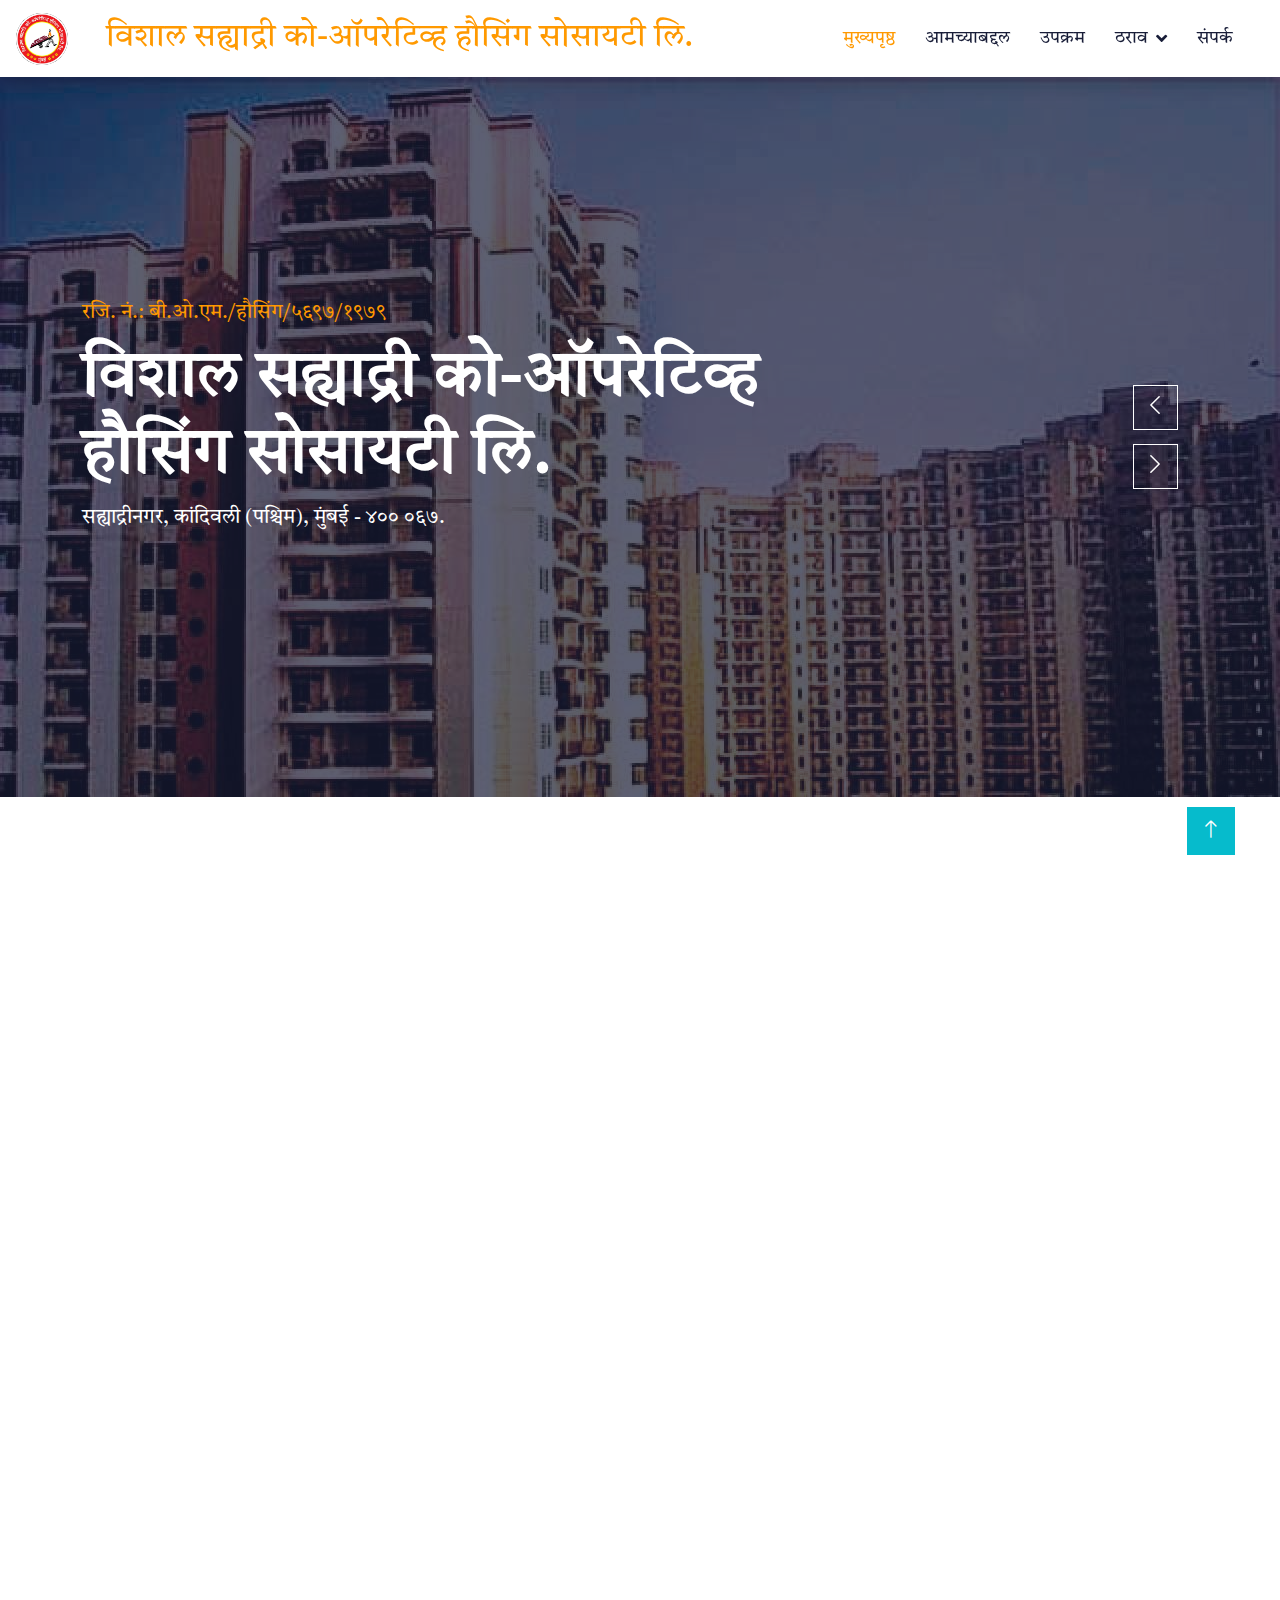
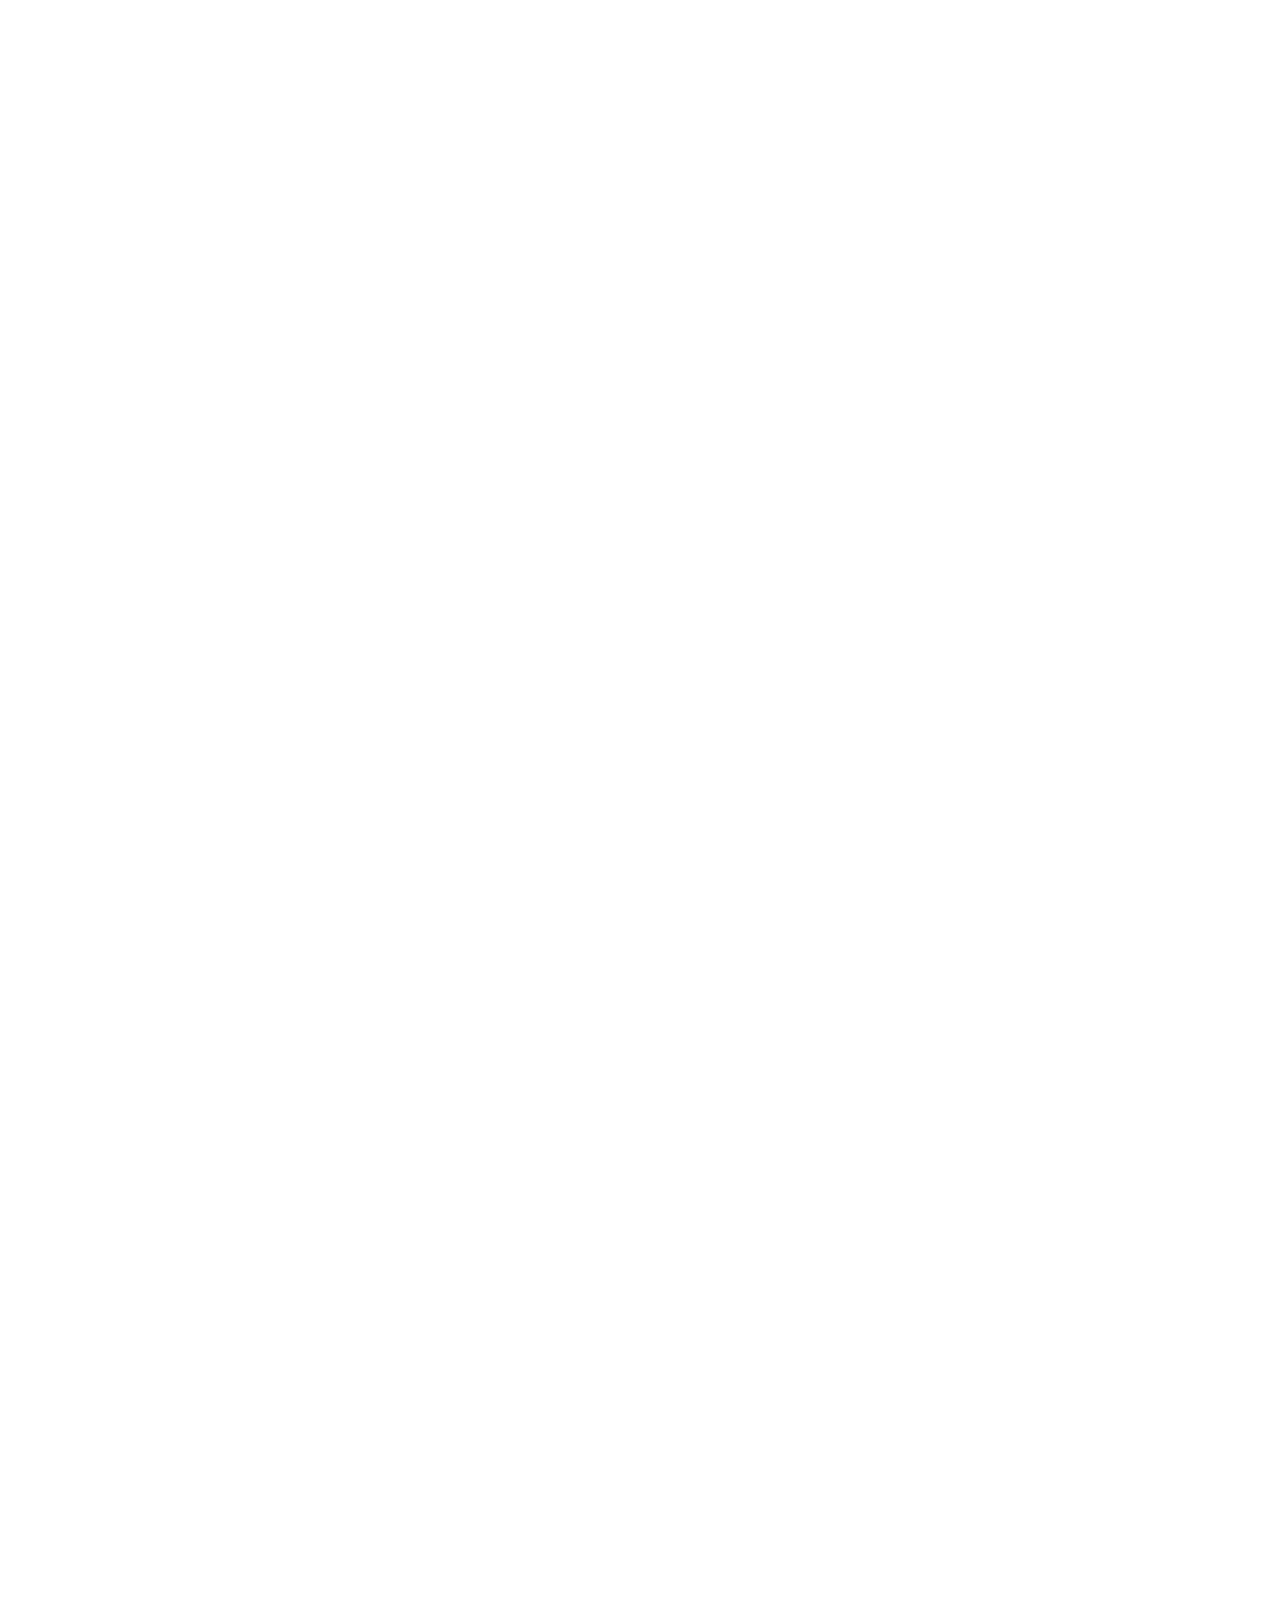
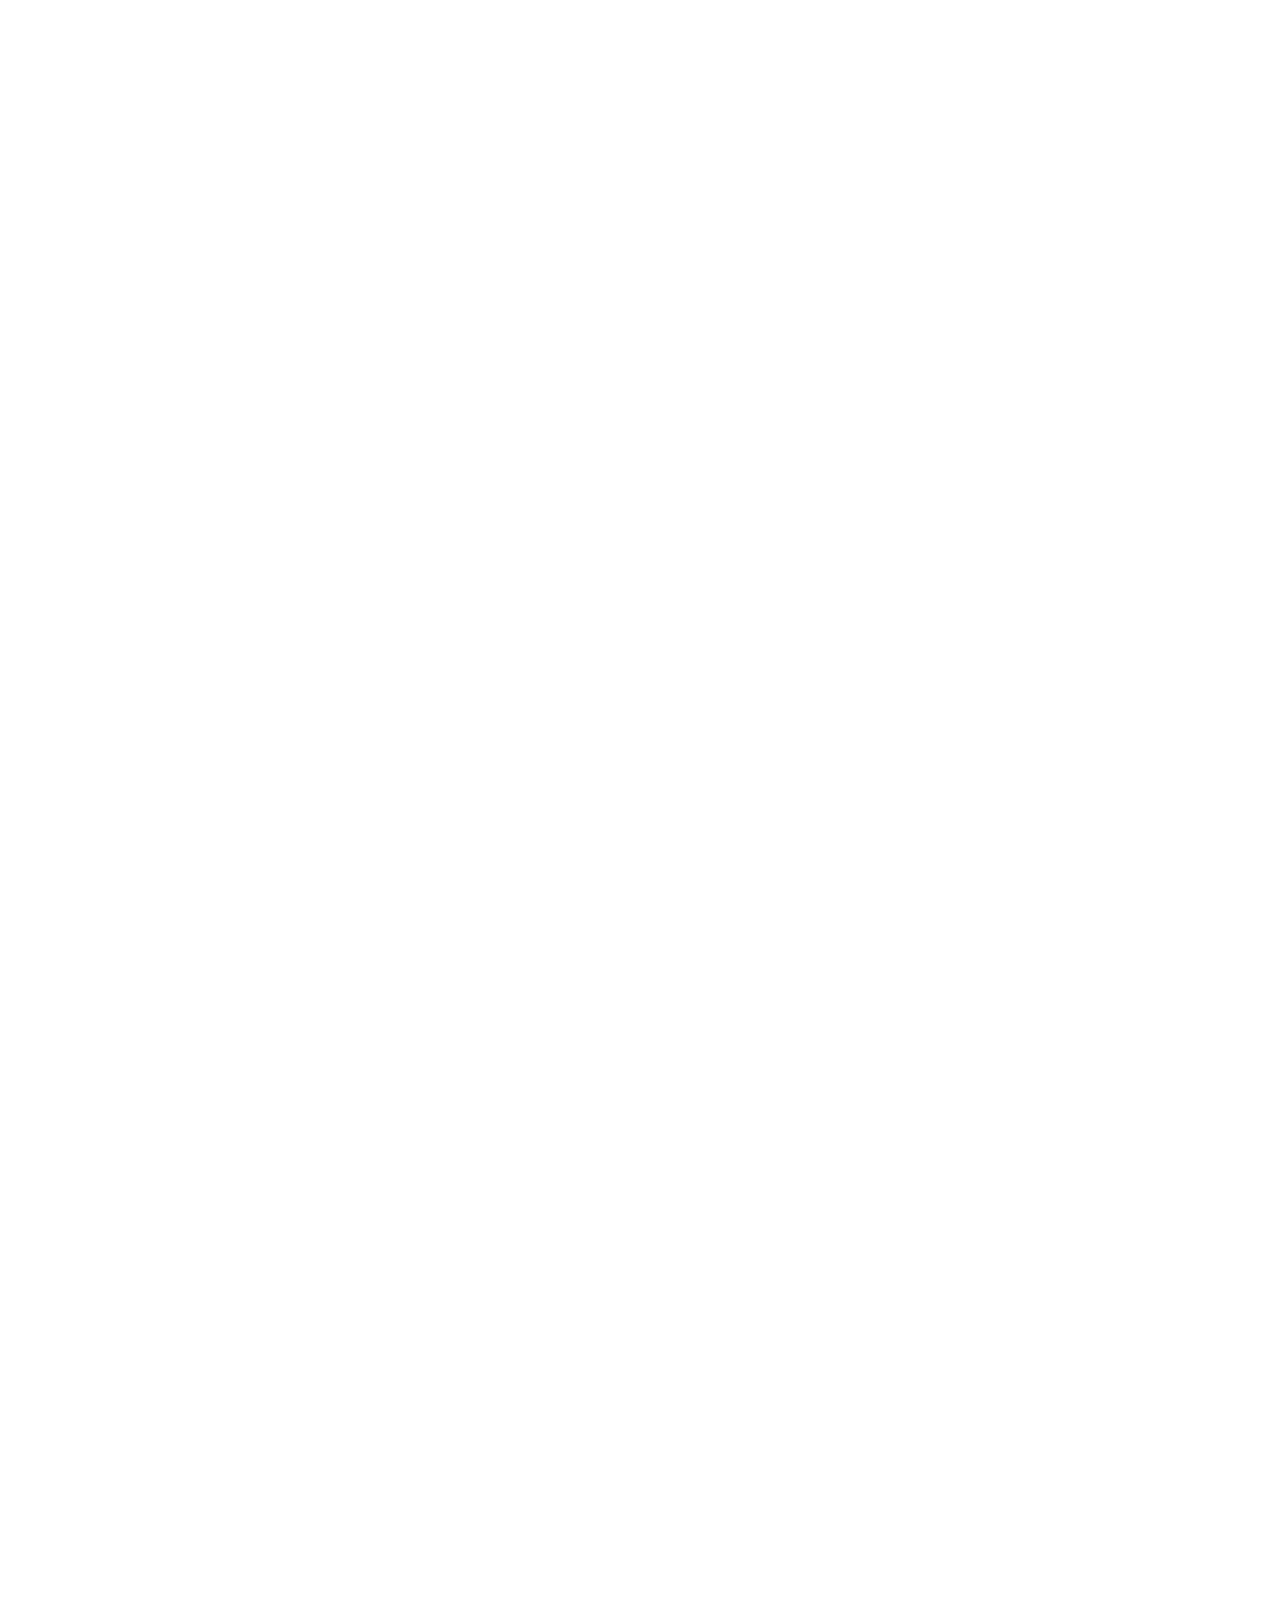
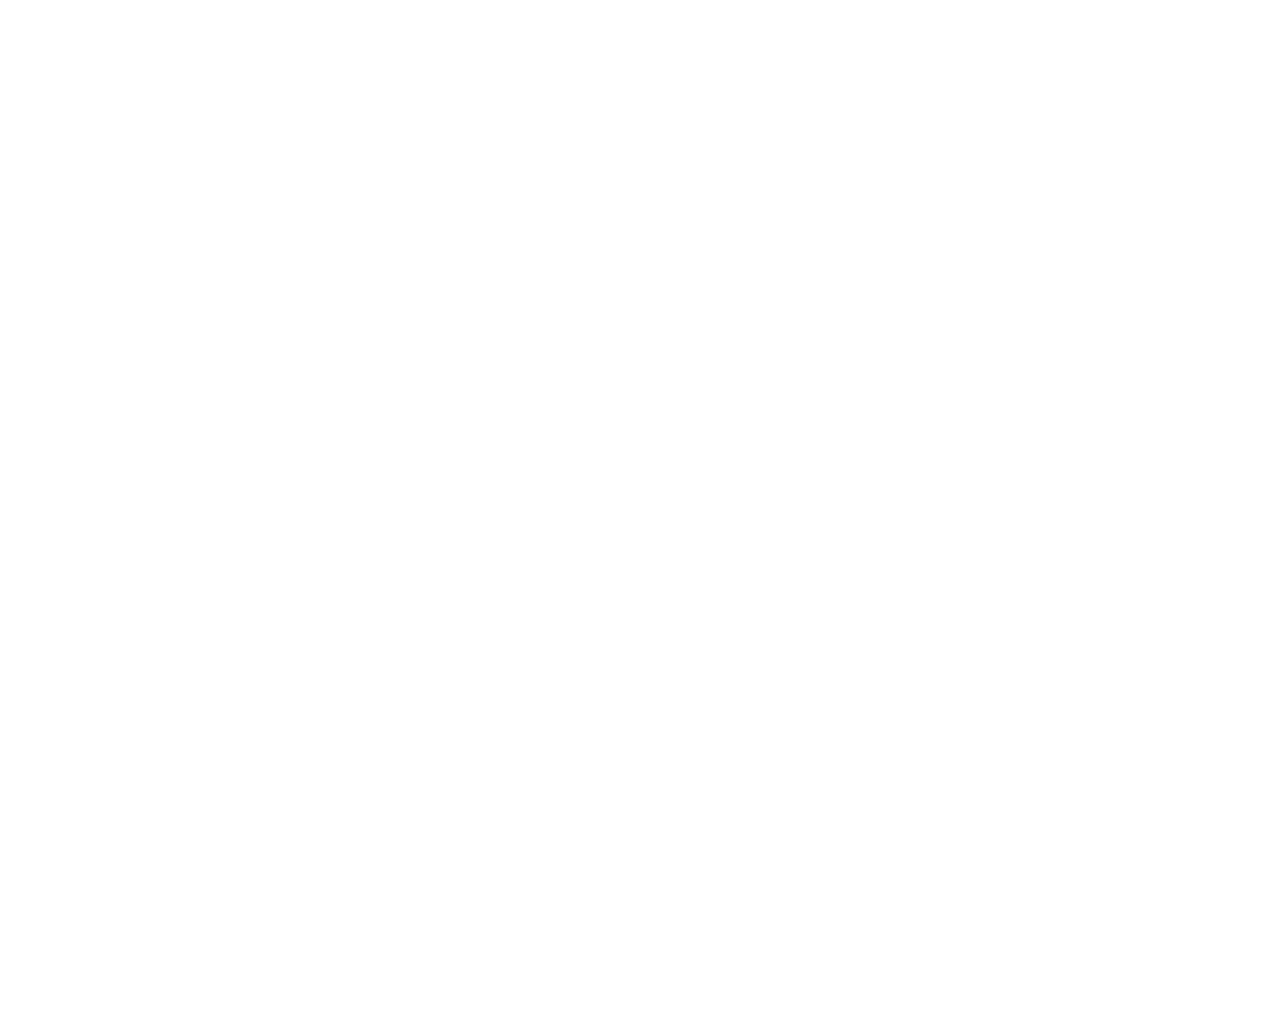
==== index.html @ 21770ba3 "index.html" ====
<!DOCTYPE html>
<html lang="en">

<head>
    <meta charset="utf-8">
    <title>Vishal Sahyadri Nagar CHSL</title>
    <meta content="width=device-width, initial-scale=1.0" name="viewport">
    <meta content="" name="keywords">
    <meta content="" name="description">

    <!-- Favicon -->
    <link href="img/favicon.ico" rel="icon">

    <!-- Google Web Fonts -->
    <link rel="preconnect" href="https://fonts.googleapis.com">
    <link rel="preconnect" href="https://fonts.gstatic.com" crossorigin>
    <link href="https://fonts.googleapis.com/css2?family=Heebo:wght@400;500;600&family=Nunito:wght@600;700;800&display=swap" rel="stylesheet">

    <!-- Icon Font Stylesheet -->
    <link href="https://cdnjs.cloudflare.com/ajax/libs/font-awesome/5.10.0/css/all.min.css" rel="stylesheet">
    <link href="https://cdn.jsdelivr.net/npm/bootstrap-icons@1.4.1/font/bootstrap-icons.css" rel="stylesheet">

    <!-- Libraries Stylesheet -->
    <link href="lib/animate/animate.min.css" rel="stylesheet">
    <link href="lib/owlcarousel/assets/owl.carousel.min.css" rel="stylesheet">

    <!-- Customized Bootstrap Stylesheet -->
    <link href="css/bootstrap.min.css" rel="stylesheet">

    <!-- Template Stylesheet -->
    <link href="css/style.css" rel="stylesheet">

</head>

<body>
    <!-- Spinner Start -->
    <div id="spinner" class="show bg-white position-fixed translate-middle w-100 vh-100 top-50 start-50 d-flex align-items-center justify-content-center">
        <div class="spinner-border text-primary" style="width: 3rem; height: 3rem;" role="status">
            <span class="sr-only">Loading...</span>
        </div>
    </div>
    <!-- Spinner End -->


    <!-- Navbar Start -->
    <nav class="navbar navbar-expand-lg bg-white navbar-light shadow sticky-top p-0">
        <a href="index.html" class="navbar-brand d-flex align-items-center px-2 px-lg-3">
            <img class="logo-img" src="img/logo.jpg" alt="logo" />
            <h2  class="m-0 text-primary">विशाल सह्याद्री को-ऑपरेटिव्ह हौसिंग सोसायटी लि.</h2>
        </a>
        <button type="button" class="navbar-toggler me-4" data-bs-toggle="collapse" data-bs-target="#navbarCollapse">
            <span class="navbar-toggler-icon"></span>
        </button>
        <div class="collapse navbar-collapse" id="navbarCollapse">
            <div class="navbar-nav ms-auto p-4 p-lg-0">
                <a href="index.html" class="nav-item nav-link active">मुख्यपृष्ठ</a>
                <a href="#" "about.html" class="nav-item nav-link">आमच्याबद्दल</a>
                <a href="upakram.html" "courses.html" class="nav-item nav-link">उपक्रम</a>
                <div class="nav-item dropdown">
                    <a href="#" class="nav-link dropdown-toggle" data-bs-toggle="dropdown">ठराव</a>
                    <div class="dropdown-menu fade-down m-0">
                         <a href="agm.html" "team.html" class="dropdown-item">ए.जी.एम</a>
                        <a href="redevelopment_page.html" "testimonial.html" class="dropdown-item">पुनर्विकास</a>
                        <a href="redevelopment.html" class="dropdown-item">स्ट्रक्चरल ऑडिट</a>
                        <!-- <a href="404.html" class="dropdown-item">404 Page</a> -->
                    </div>
                </div>
                <a href="contact.html" class="nav-item nav-link">संपर्क</a>
            </div>
            <!-- <a href="" class="btn btn-primary py-4 px-lg-5 d-none d-lg-block">Join Now<i class="fa fa-arrow-right ms-3"></i></a> -->
        </div>
    </nav>
    <!-- Navbar End -->


    <!-- Carousel Start -->
    <div class="container-fluid p-0 mb-5">
        <div class="owl-carousel header-carousel position-relative">
            <div class="owl-carousel-item position-relative">
                <img class="img-fluid" src="img/carousel-1.jpg" alt="">
                <div class="position-absolute top-0 start-0 w-100 h-100 d-flex align-items-center" style="background: rgba(24, 29, 56, .7);">
                    <div class="container">
                        <div class="row justify-content-start">
                            <div class="col-sm-10 col-lg-8">
                                <h5 class="text-primary text-uppercase mb-3 animated slideInDown">रजि. नं.: बी.ओ.एम./हौसिंग/५६९७/१९७९</h5>
                                <h1 class="display-3 text-white animated slideInDown">विशाल सह्याद्री को-ऑपरेटिव्ह हौसिंग सोसायटी लि.</h1>
                                <p class="fs-5 text-white mb-4 pb-2">सह्याद्रीनगर, कांदिवली (पश्चिम), मुंबई - ४०० ०६७.</p>
                                <!-- <a href="" class="btn btn-primary py-md-3 px-md-5 me-3 animated slideInLeft">Read More</a>
                                <a href="" class="btn btn-light py-md-3 px-md-5 animated slideInRight">Join Now</a> -->
                            </div>
                        </div>
                    </div>
                </div>
            </div>
            <div class="owl-carousel-item position-relative">
                <img class="img-fluid" src="img/carousel-1.jpg" alt="">
                <div class="position-absolute top-0 start-0 w-100 h-100 d-flex align-items-center" style="background: rgba(24, 29, 56, .7);">
                    <div class="container">
                        <div class="row justify-content-start">
                            <div class="col-sm-10 col-lg-8">
                                <h5 class="text-primary text-uppercase mb-3 animated slideInDown">रजि. नं.: बी.ओ.एम./हौसिंग/५६९७/१९७९</h5>
                                <h1 class="display-3 text-white animated slideInDown">विशाल सह्याद्री को-ऑपरेटिव्ह हौसिंग सोसायटी लि.</h1>
                                <p class="fs-5 text-white mb-4 pb-2">सह्याद्रीनगर, कांदिवली (पश्चिम), मुंबई - ४०० ०६७.</p>
                                <!-- <a href="" class="btn btn-primary py-md-3 px-md-5 me-3 animated slideInLeft">Read More</a>
                                <a href="" class="btn btn-light py-md-3 px-md-5 animated slideInRight">Join Now</a> -->
                            </div>
                        </div>
                    </div>
                </div>
            </div>
        </div>
    </div>
    <!-- Carousel End -->


    <!-- Service Start -->
    <!-- <div class="container-xxl py-5">
        <div class="container">
            <div class="row g-4">
                <div class="col-lg-3 col-sm-6 wow fadeInUp" data-wow-delay="0.1s">
                    <div class="service-item text-center pt-3">
                        <div class="p-4">
                            <i class="fa fa-3x fa-graduation-cap text-primary mb-4"></i>
                            <h5 class="mb-3">Skilled Instructors</h5>
                            <p>Diam elitr kasd sed at elitr sed ipsum justo dolor sed clita amet diam</p>
                        </div>
                    </div>
                </div>
                <div class="col-lg-3 col-sm-6 wow fadeInUp" data-wow-delay="0.3s">
                    <div class="service-item text-center pt-3">
                        <div class="p-4">
                            <i class="fa fa-3x fa-globe text-primary mb-4"></i>
                            <h5 class="mb-3">Online Classes</h5>
                            <p>Diam elitr kasd sed at elitr sed ipsum justo dolor sed clita amet diam</p>
                        </div>
                    </div>
                </div>
                <div class="col-lg-3 col-sm-6 wow fadeInUp" data-wow-delay="0.5s">
                    <div class="service-item text-center pt-3">
                        <div class="p-4">
                            <i class="fa fa-3x fa-home text-primary mb-4"></i>
                            <h5 class="mb-3">Home Projects</h5>
                            <p>Diam elitr kasd sed at elitr sed ipsum justo dolor sed clita amet diam</p>
                        </div>
                    </div>
                </div>
                <div class="col-lg-3 col-sm-6 wow fadeInUp" data-wow-delay="0.7s">
                    <div class="service-item text-center pt-3">
                        <div class="p-4">
                            <i class="fa fa-3x fa-book-open text-primary mb-4"></i>
                            <h5 class="mb-3">Book Library</h5>
                            <p>Diam elitr kasd sed at elitr sed ipsum justo dolor sed clita amet diam</p>
                        </div>
                    </div>
                </div>
            </div>
        </div>
    </div> -->
    <!-- Service End -->




    <!-- About Start -->
    <div class="container-xxl py-5">
        <div class="container">
            <div class="row g-5">
                <div class="col-lg-6 wow fadeInUp" data-wow-delay="0.1s" style="min-height: 400px;">
                    <div class="position-relative h-100">
                       <img style="width: 80%;" class="img-fluid position-absolute w-100 h-100" src="img/logo.jpg" alt="About img" style="object-fit: cover;">
		    </div>
                </div>
                <div class="col-lg-6 wow fadeInUp" data-wow-delay="0.3s">
                    <h5 class="section-title bg-white text-start text-primary pe-3">विशाल सह्याद्री नगरचा इतिहास</h5>
                    <h1 class="mb-4">ऋणनिर्देश व आभार</h1>
                    <p class="mb-4">कामगारांना स्वतःचे हक्काचे घर असावे यासाठी महाराष्ट्रा शासनाचे फार मोलाचे सहकार्य लाभले आहे.
भारताचे उपपंत्तप्रधान मा.ना.श्री यशवंतरावजी चव्हाण, माजी केंद्रीय व कृषी मंत्री मा.ना.श्री. शरदचंद्रजी पवार साहेब 
तसेच महाराष्ट्र राज्याचे माजी मुख्यमंत्री मा.ना.कै. शंकरराव चव्हाण, मा.ना.कै. वसंतराव दादा पाटील, माजी गृहमंत्री मा.ना.कै. बाळासाहेब देसाई, माजी विधानसभा अध्यक्ष कै. शंकरराव जगताप, माजी सहकार मंत्री मा.ना.कै.विलास काका उंडाळकर
यांचे घर बांधणी प्रकल्पासाठी चांगले सहकार्य लाभले आहे.</p>
                    <p class="mb-4">श्री कापड बाजार मराठा कामगार मंडळाने सर्व कार्मगारांना व कार्यकर्त्यांना संघटित करून घरबांधणी प्रकल्पास मूर्त 
स्वरूप देण्याकरिता अत्यंत मोलाची कामगिरी केली आहे, त्याच बरोबर दि सह्याद्रि सहकारी बँक लि. ने स्वतःची शाखा 
साहयद्रि नगर मध्ये उघडून नगरातील लोकांची बँकिंग ची सोय केली आहे. कापड बाजार कामगार सेवा सोसायटीने नगरामध्ये सरकारमान्य धान्य दुकान व पिठाची गिरणी चालवून रहिवाश्याचा गरजा भागविण्याचा प्रयत्न करीत आहे.</p>
                    <div class="row gy-2 gx-4 mb-4">
                        <div class="col-sm-6">
                        <a href="about.html" class="nav-item nav-link"><p class="mb-0"><i class="fa fa-arrow-right text-primary me-2"></i>अधिक वाचा</p></a>	
                        </div>
                    </div>
                  <!-- <button onclick="window.location.href = 'pdf.html?/pdf/instapdf.in-hanuman-chalisa-hindi-893.pdf';">PDF</button>
                    <button onclick="window.location.href = 'pdf.html?/pdf/dummy.pdf';">PDF2</button>-->
                    <!-- <button class="btn btn-primary py-3 px-5 mt-2" onclick="window.location.href = 'pdf.html?PDF1';">PDF</button>
                    <button class="btn btn-primary py-3 px-5 mt-2" onclick="window.location.href = 'pdf.html?PDF2';">PDF2</button>
                    <button class="btn btn-primary py-3 px-5 mt-2" onclick="window.location.href = '/web/viewer.html?file=%2Fassets%2Fpdf%2Fmy-pdf-file.pdf#view=fitH';">PDF3</button>
                    <button class="btn btn-primary py-3 px-5 mt-2" onclick="window.location.href = '/web/viewer.html?file=%2Fassets%2Fpdf%2Fdec-22.pdf#view=fitH';">PDF4</button> -->
                    <!-- <iframe id="pdf-js-viewer" src="/web/viewer.html?file=%2Fassets%2Fpdf%2Fmy-pdf-file.pdf#view=fitH" title="webviewer" frameborder="0" width="100%" height="100%"></iframe> -->
                   
                </div>
            </div>
        </div>
    </div>
    <!-- About End -->

	<!-- director Start -->
    <div class="container-xxl py-5">
        <div class="container">

            <div class="text-center wow fadeInUp" data-wow-delay="0.1s">
                <h5 class="section-title bg-white text-center text-primary px-3">संचालक</h5>
                <h1 class="mb-5">संचालक मंडळ २०२३</h1>
            </div>
            <div class="row g-4">
                <div class="col-lg-3 col-md-6 wow fadeInUp" data-wow-delay="0.1s">
                    <div class="team-item bg-light">
                        <div class="overflow-hidden">
                            <img class="img-fluid" src="img/1.JPG" alt="">
                        </div>
                      <!--  <div class="position-relative d-flex justify-content-center" style="margin-top: -23px;">
                            <div class="bg-light d-flex justify-content-center pt-2 px-1">
                                <a class="btn btn-sm-square btn-primary mx-1" href=""><i class="fab fa-facebook-f"></i></a>
                                <a class="btn btn-sm-square btn-primary mx-1" href=""><i class="fab fa-twitter"></i></a>
                                <a class="btn btn-sm-square btn-primary mx-1" href=""><i class="fab fa-instagram"></i></a>
                            </div>
                        </div> -->
                        <div class="text-center p-4">
                            <h5 class="mb-0">श्री. विनायक वि. साळुंखे</h5>
                            <small>अध्यक्ष</small>
                        </div>
                    </div>
                </div>
                <div class="col-lg-3 col-md-6 wow fadeInUp" data-wow-delay="0.3s">
                    <div class="team-item bg-light">
                        <div class="overflow-hidden">
                            <img class="img-fluid" src="img/2.JPG" alt="">
                        </div>
                        <div class="text-center p-4">
                            <h5 class="mb-0">श्री. आनंदराव वि. जगताप</h5>
                            <small>सचिव</small>
                        </div>
                    </div>
                </div>
                <div class="col-lg-3 col-md-6 wow fadeInUp" data-wow-delay="0.5s">
                    <div class="team-item bg-light">
                        <div class="overflow-hidden">
                            <img class="img-fluid" src="img/3.JPG" alt="">
                        </div>
                        <div class="text-center p-4">
                            <h5 class="mb-0">श्री. मच्छिंद्रनाथ म. संकपाळ</h5>
                            <small>खजिंदार</small>
                        </div>
                    </div>
                </div>
                <div class="col-lg-3 col-md-6 wow fadeInUp" data-wow-delay="0.7s">
                    <div class="team-item bg-light">
                        <div class="overflow-hidden">
                            <img class="img-fluid" src="img/4.JPG" alt="">
                        </div>                       
                        <div class="text-center p-4">
                            <h5 class="mb-0">श्री. विश्वजीत र. मोरे</h5>                            
                            <small>उपाध्यक्ष</small>
                        </div>
                    </div>
                </div>
                <div class="col-lg-3 col-md-6 wow fadeInUp" data-wow-delay="0.7s">
                    <div class="team-item bg-light">
                        <div class="overflow-hidden">
                            <img class="img-fluid" src="img/5.JPG" alt="">
                        </div>                        
                        <div class="text-center p-4">
                            <h5 class="mb-0">श्री. वसंत वि. साबळे</h5>
                            <small>सहसचिव</small>
                        </div>
                    </div>
                </div>
		     <div class="col-lg-3 col-md-6 wow fadeInUp" data-wow-delay="0.7s">
                    <div class="team-item bg-light">
                        <div class="overflow-hidden">
                            <img class="img-fluid" src="img/6.JPG" alt="">
                        </div>                        
                        <div class="text-center p-4">
                            <h5 class="mb-0">सौ. आशा श. बारवे</h5>
                            <small>उपखजिनदार</small>
                        </div>
                    </div>
                </div>
		     <div class="col-lg-3 col-md-6 wow fadeInUp" data-wow-delay="0.7s">
                    <div class="team-item bg-light">
                        <div class="overflow-hidden">
                            <img class="img-fluid" src="img/7.JPG" alt="">
                        </div>
                        <div class="text-center p-4">
                            <h5 class="mb-0">श्री. सुहास शि. भोईटे</h5>
                            <small>संचालक</small>
                        </div>
                    </div>
                </div>
		     <div class="col-lg-3 col-md-6 wow fadeInUp" data-wow-delay="0.7s">
                    <div class="team-item bg-light">
                        <div class="overflow-hidden">
                            <img class="img-fluid" src="img/8.JPG" alt="">
                        </div>
                        <div class="text-center p-4">
                            <h5 class="mb-0">श्री. मोहन मु. शिंदे</h5>
                            <small>संचालक</small>
                        </div>
                    </div>
                </div>
		     <div class="col-lg-3 col-md-6 wow fadeInUp" data-wow-delay="0.7s">
                    <div class="team-item bg-light">
                        <div class="overflow-hidden">
                            <img class="img-fluid" src="img/9.JPG" alt="">
                        </div>
                        <div class="text-center p-4">
                            <h5 class="mb-0">श्री. मल्हारराव वा. चव्हाण</h5>
                            <small>संचालक</small>
                        </div>
                    </div>
                </div>
		     <div class="col-lg-3 col-md-6 wow fadeInUp" data-wow-delay="0.7s">
                    <div class="team-item bg-light">
                        <div class="overflow-hidden">
                            <img class="img-fluid" src="img/10.JPG" alt="">
                        </div>
                        <div class="text-center p-4">
                            <h5 class="mb-0">श्री. बाबासाहेब ल. मगरे</h5>
                            <small>संचालक</small>
                        </div>
                    </div>
                </div>
		    <div class="col-lg-3 col-md-6 wow fadeInUp" data-wow-delay="0.7s">
                    <div class="team-item bg-light">
                        <div class="overflow-hidden">
                            <img class="img-fluid" src="img/11.JPG" alt="">
                        </div>                
                        <div class="text-center p-4">
                            <h5 class="mb-0">श्री. विजय तु. शेलार</h5>
                            <small>संचालक</small>
                        </div>
                    </div>
                </div>
		    <div class="col-lg-3 col-md-6 wow fadeInUp" data-wow-delay="0.7s">
                    <div class="team-item bg-light">
                        <div class="overflow-hidden">
                            <img class="img-fluid" src="img/12.JPG" alt="">
                        </div>               
                        <div class="text-center p-4">
                            <h5 class="mb-0">श्री. प्रमोद वि. देशमुख</h5>
                            <small>संचालक</small>
                        </div>
                    </div>
                </div>
		    <div class="col-lg-3 col-md-6 wow fadeInUp" data-wow-delay="0.7s">
                    <div class="team-item bg-light">
                        <div class="overflow-hidden">
                            <img class="img-fluid" src="img/13.JPG" alt="">
                        </div>                
                        <div class="text-center p-4">
                            <h5 class="mb-0">श्री. परशुराम मा. कदम</h5>
                            <small>संचालक</small>
                        </div>
                    </div>
                </div>
		    <div class="col-lg-3 col-md-6 wow fadeInUp" data-wow-delay="0.7s">
                    <div class="team-item bg-light">
                        <div class="overflow-hidden">
                            <img class="img-fluid" src="img/14.JPG" alt="">
                        </div>                
                        <div class="text-center p-4">
                            <h5 class="mb-0">श्री. संदिप शं. शिंदे</h5>
                            <small>संचालक</small>
                        </div>
                    </div>
                </div>
		    <div class="col-lg-3 col-md-6 wow fadeInUp" data-wow-delay="0.7s">
                    <div class="team-item bg-light">
                        <div class="overflow-hidden">
                            <img class="img-fluid" src="img/15.JPG" alt="">
                        </div>       
                        <div class="text-center p-4">
                            <h5 class="mb-0">श्री. उमेश कि. गालवे</h5>
                            <small>संचालक</small>
                        </div>
                    </div>
                </div>
		    <div class="col-lg-3 col-md-6 wow fadeInUp" data-wow-delay="0.7s">
                    <div class="team-item bg-light">
                        <div class="overflow-hidden">
                            <img class="img-fluid" src="img/16.JPG" alt="">
                        </div>                
                        <div class="text-center p-4">
                            <h5 class="mb-0">श्री. भाऊसाहेब आ. ताईगडे</h5>
                            <small>संचालक</small>
                        </div>
                    </div>
                </div>
		    <div class="col-lg-3 col-md-6 wow fadeInUp" data-wow-delay="0.7s">
                    <div class="team-item bg-light">
                        <div class="overflow-hidden">
                            <img class="img-fluid" src="img/17.JPG" alt="">
                        </div>                
                        <div class="text-center p-4">
                            <h5 class="mb-0">श्री. संपत रा. राजे</h5>
                            <small>संचालक</small>
                        </div>
                    </div>
                </div>
		    <div class="col-lg-3 col-md-6 wow fadeInUp" data-wow-delay="0.7s">
                    <div class="team-item bg-light">
                        <div class="overflow-hidden">
                            <img class="img-fluid" src="img/18.JPG" alt="">
                        </div>               
                       <div class="text-center p-4">
                            <h5 class="mb-0">सौ. भारती दि. पवार</h5>
                            <small>संचालिका</small>
                        </div>
                    </div>
                </div>
		    <div class="col-lg-3 col-md-6 wow fadeInUp" data-wow-delay="0.7s">
                    <div class="team-item bg-light">
                        <div class="overflow-hidden">
                            <img class="img-fluid" src="img/19.JPG" alt="">
                        </div>                
                        <div class="text-center p-4">
                            <h5 class="mb-0">श्रीमती. हिना प्र. मुंढे</h5>
                            <small>संचालिका</small>
                        </div>
                    </div>
                </div>
		    <div class="col-lg-3 col-md-6 wow fadeInUp" data-wow-delay="0.7s">
                    <div class="team-item bg-light">
                        <div class="overflow-hidden">
                            <img class="img-fluid" src="img/20.JPG" alt="">
                        </div>                        
                        <div class="text-center p-4">
                            <h5 class="mb-0">श्री. हेमंत आ. निंबाळकर</h5>
                            <small>तज्ञ संचालक</small>
                        </div>
                    </div>
                </div>
		    <div class="col-lg-3 col-md-6 wow fadeInUp" data-wow-delay="0.7s">
                    <div class="team-item bg-light">
                        <div class="overflow-hidden">
                            <img class="img-fluid" src="img/21.JPG" alt="">
                        </div>                
                        <div class="text-center p-4">
                            <h5 class="mb-0">श्री. चंद्रशेखर बा. चव्हाण</h5>
                            <small>तज्ञ संचालक</small>
                        </div>
                    </div>
                </div>
		    <div class="col-lg-3 col-md-6 wow fadeInUp" data-wow-delay="0.7s">
                    <div class="team-item bg-light">
                        <div class="overflow-hidden">
                            <img class="img-fluid" src="img/22.jpeg" alt="">
                        </div>                
                        <div class="text-center p-4">
                            <h5 class="mb-0">ॲड. किरण चं. निकम</h5>
                            <small>कायदेविषयक सल्लागार</small>
                        </div>
                    </div>
                </div>
		    <div class="col-lg-3 col-md-6 wow fadeInUp" data-wow-delay="0.7s">
                    <div class="team-item bg-light">
                        <div class="overflow-hidden">
                            <img class="img-fluid" src="img/23.JPG" alt="">
                        </div>                
                        <div class="text-center p-4">
                            <h5 class="mb-0">श्री. कमलाकर ल. जाधव</h5>
                            <small>कर्मचारी</small>
                        </div>
                    </div>
                </div>
		    <div class="col-lg-3 col-md-6 wow fadeInUp" data-wow-delay="0.7s">
                    <div class="team-item bg-light">
                        <div class="overflow-hidden">
                            <img class="img-fluid" src="img/24.JPG" alt="">
                        </div>                
                        <div class="text-center p-4">
                            <h5 class="mb-0">श्री. गणेश श. साबळे</h5>
                            <small>कर्मचारी</small>
                        </div>
                    </div>
                </div>
		    <div class="col-lg-3 col-md-6 wow fadeInUp" data-wow-delay="0.7s">
                    <div class="team-item bg-light">
                        <div class="overflow-hidden">
                            <img class="img-fluid" src="img/25.JPG" alt="">
                        </div>                        
                        <div class="text-center p-4">
                            <h5 class="mb-0">श्री. गणेश र. बर्गे</h5>
                            <small>कर्मचारी</small>
                        </div>
                    </div>
                </div>
            </div>
        </div>
    </div>
    <!-- Team End -->


    <!-- Categories Start -->
    <div class="container-xxl py-5 category">
        <div class="container">
            <div class="text-center wow fadeInUp" data-wow-delay="0.1s">
                <h5 class="section-title bg-white text-center text-primary px-3">उपक्रम</h5>
                <h1 class="mb-5">राबविण्यात आलेले उपक्रम</h1>
            </div>
            <div class="row g-3">
                <div class="col-lg-7 col-md-6">
                    <div class="row g-3">
                        <div class="col-lg-12 col-md-12 wow zoomIn" data-wow-delay="0.1s">
                            <a class="position-relative d-block overflow-hidden" href="upakram.html" class="nav-item nav-link active">
                                <img class="img-fluid" src="img/7 abhyasika/WhatsApp Image 2023-04-07 at 12.36.34 PM (2).jpeg" alt="">
                                <div class="bg-white text-center position-absolute bottom-0 end-0 py-2 px-3" style="margin: 1px;">
                                    <h5 class="m-0">अभ्यासिका</h5>
                                    <small class="text-primary">उपक्रम 1</small>
                                </div>
                            </a>
                        </div>
                        <div class="col-lg-6 col-md-12 wow zoomIn" data-wow-delay="0.3s">
                            <a class="position-relative d-block overflow-hidden" href="upakram.html" class="nav-item nav-link active">
                                <img class="img-fluid" src="img/6 Share Certificate Vatap/2.jpeg" alt="">
                                <div class="bg-white text-center position-absolute bottom-0 end-0 py-2 px-3" style="margin: 1px;">
                                    <h5 class="m-0">भाग प्रमाणपत्र</h5>
                                    <small class="text-primary">उपक्रम 2</small>
                                </div>
                            </a>
                        </div>
                        <div class="col-lg-6 col-md-12 wow zoomIn" data-wow-delay="0.5s">
                            <a class="position-relative d-block overflow-hidden" href="upakram.html" class="nav-item nav-link active">
                                <img class="img-fluid" src="img/3 RAHIVASHANA FHAL BHAI UPLABDHA KARUN DILI/WhatsApp Image 2023-04-07 at 11.28.55 AM.jpeg" alt=""> 
                                <div class="bg-white text-center position-absolute bottom-0 end-0 py-2 px-3" style="margin: 1px;">
                                    <h5 class="m-0">शेतकरी ते ग्राहक बाजार</h5>
                                    <small class="text-primary">उपक्रम 3</small>
                                </div>
                            </a>
                        </div>
                    </div>
                </div>
                <div class="col-lg-5 col-md-6 wow zoomIn" data-wow-delay="0.7s" style="min-height: 350px;">
                    <a class="position-relative d-block h-100 overflow-hidden" href="upakram.html" class="nav-item nav-link active">
                        <img class="img-fluid position-absolute w-100 h-100" src="img/5 Rangrangoti/WhatsApp Image 2023-04-07 at 11.28.26 AM.jpeg" alt="" style="object-fit: cover;">
                        <div class="bg-white text-center position-absolute bottom-0 end-0 py-2 px-3" style="margin:  1px;">
                            <h5 class="m-0">सुशोभिकरण</h5>
                            <small class="text-primary">उपक्रम 4</small>
                        </div>
                    </a>
                </div>
            </div>
        </div>
    </div>
    <!-- Categories Start -->


    <!-- Courses Start -->
    <div class="container-xxl py-5">
        <div class="container">
            <div class="text-center wow fadeInUp" data-wow-delay="0.1s">
                <h6 class="section-title bg-white text-center text-primary px-3">ठराव</h6>
                <h1 class="mb-5">प्रमुख ठराव</h1>
            </div>
            <div class="row g-4 justify-content-center">
                <div class="col-lg-4 col-md-6 wow fadeInUp" data-wow-delay="0.1s">
                    <div class="course-item bg-light">
                        <div class="position-relative overflow-hidden">
				<a href="agm.html"  class="nav-item nav-link active"><i>
                            <img class="img-fluid" src="/assets/img/pdficon.png" alt=""></i></a>
                          <!--  <div class="w-100 d-flex justify-content-center position-absolute bottom-0 start-0 mb-4">
                                <a href="#" class="flex-shrink-0 btn btn-sm btn-primary px-3 border-end" style="border-radius: 30px 0 0 30px;">Read More</a>
                                <a href="#" class="flex-shrink-0 btn btn-sm btn-primary px-3" style="border-radius: 0 30px 30px 0;">Join Now</a>
                            </div> -->
                        </div>
                        <div class="text-center p-4 pb-0">
                            <h3 class="mb-0">ए.जी.एम</h3>
                            <!-- <div class="mb-3">
                                <small class="fa fa-star text-primary"></small>
                                <small class="fa fa-star text-primary"></small>
                                <small class="fa fa-star text-primary"></small>
                                <small class="fa fa-star text-primary"></small>
                                <small class="fa fa-star text-primary"></small>
                                <small>(123)</small>
                            </div> -->
                            <h5 class="mb-4">ए.जी.एम संदर्भातील ठराव</h5>
                        </div>
                      <!--  <div class="d-flex border-top">
                            <small class="flex-fill text-center border-end py-2"><i class="fa fa-user-tie text-primary me-2"></i></small>
                            <small class="flex-fill text-center border-end py-2"><i class="fa fa-clock text-primary me-2"></i>1.49 Hrs</small>
                            <small class="flex-fill text-center py-2"><i class="fa fa-user text-primary me-2"></i>30</small>
                        </div> -->
                    </div>
                </div>
                <div class="col-lg-4 col-md-6 wow fadeInUp" data-wow-delay="0.3s">
                    <div class="course-item bg-light">
                        <div class="position-relative overflow-hidden">
				<a href="redevelopment_page.html" class="nav-item nav-link active"><i>
                            <img class="img-fluid" src="/assets/img/pdficon.png" alt=""></i></a>
                          <!--  <div class="w-100 d-flex justify-content-center position-absolute bottom-0 start-0 mb-4">
                                <a href="#" class="flex-shrink-0 btn btn-sm btn-primary px-3 border-end" style="border-radius: 30px 0 0 30px;">Read More</a>
                                <a href="#" class="flex-shrink-0 btn btn-sm btn-primary px-3" style="border-radius: 0 30px 30px 0;">Join Now</a>
                            </div> -->
                        </div>
                        <div class="text-center p-4 pb-0">
                            <h3 class="mb-0">पुनर्विकास</h3>
                            <!-- <div class="mb-3">
                                <small class="fa fa-star text-primary"></small>
                                <small class="fa fa-star text-primary"></small>
                                <small class="fa fa-star text-primary"></small>
                                <small class="fa fa-star text-primary"></small>
                                <small class="fa fa-star text-primary"></small>
                                <small>(123)</small>
                            </div> -->
                            <h5 class="mb-4">पुनर्विकास संदर्भातील ठराव</h5>
                        </div>
                      <!--  <div class="d-flex border-top">
                            <small class="flex-fill text-center border-end py-2"><i class="fa fa-user-tie text-primary me-2"></i></small>
                            <small class="flex-fill text-center border-end py-2"><i class="fa fa-clock text-primary me-2"></i>1.49 Hrs</small>
                            <small class="flex-fill text-center py-2"><i class="fa fa-user text-primary me-2"></i>30</small>
                        </div> -->
                    </div>
                </div>
                <div class="col-lg-4 col-md-6 wow fadeInUp" data-wow-delay="0.5s">
                    <div class="course-item bg-light">
                        <div class="position-relative overflow-hidden">
				<a href="redevelopment.html" class="nav-item nav-link active"><i>
                            <img class="img-fluid" src="/assets/img/pdficon.png" alt=""></i></a>
                            <!-- <div class="w-100 d-flex justify-content-center position-absolute bottom-0 start-0 mb-4">
                                <a href="#" class="flex-shrink-0 btn btn-sm btn-primary px-3 border-end" style="border-radius: 30px 0 0 30px;">Read More</a>
                                <a href="#" class="flex-shrink-0 btn btn-sm btn-primary px-3" style="border-radius: 0 30px 30px 0;">Join Now</a>
                            </div> -->
                        </div>
                        <div class="text-center p-4 pb-0">
                            <h3 class="mb-0">स्ट्रक्चरल ऑडिट</h3>
                            <!-- <div class="mb-3">
                                <small class="fa fa-star text-primary"></small>
                                <small class="fa fa-star text-primary"></small>
                                <small class="fa fa-star text-primary"></small>
                                <small class="fa fa-star text-primary"></small>
                                <small class="fa fa-star text-primary"></small>
                                <small>(123)</small>
                            </div> -->
                            <h5 class="mb-4">स्ट्रक्चरल ऑडिट संदर्भातील ठराव</h5>
                        </div>
                       <!-- <div class="d-flex border-top">
                            <small class="flex-fill text-center border-end py-2"><i class="fa fa-user-tie text-primary me-2"></i></small>
                            <small class="flex-fill text-center border-end py-2"><i class="fa fa-clock text-primary me-2"></i>1.49 </small>
                            <small class="flex-fill text-center py-2"><i class="fa fa-user text-primary me-2"></i>30</small>
                        </div> -->
                    </div>
                </div>
            </div>
        </div>
    </div>
    <!-- Courses End -->





    <!-- Testimonial Start -->
     <!--
    <div class="container-xxl py-5 wow fadeInUp" data-wow-delay="0.1s">
        <div class="container">
            <div class="text-center">
                <h6 class="section-title bg-white text-center text-primary px-3">मार्गदर्शक</h6>
                <h1 class="mb-5">प्रमुख मार्गदर्शक व खंबीर नेतृत्व !</h1>
            </div>
            <div class="owl-carousel testimonial-carousel position-relative">
                <div class="testimonial-item text-center">
                    <img class="border rounded-circle p-2 mx-auto mb-3" src="img/testimonial-1.jpg" style="width: 80px; height: 80px;">
                    <h5 class="mb-0">श्री. शरदचंद्रजी पवार साहेब</h5>
                    <p>माजी संरक्षण मंत्री, कृषी मंत्री - भारत सरकार</p>
                    <div class="testimonial-text bg-light text-center p-4">
                    <p class="mb-0">Tempor erat elitr rebum at clita. Diam dolor diam ipsum sit diam amet diam et eos. Clita erat ipsum et lorem et sit.</p>
                    </div>
                </div>
                <div class="testimonial-item text-center">
                    <img class="border rounded-circle p-2 mx-auto mb-3" src="img/testimonial-2.jpg" style="width: 80px; height: 80px;">
                    <h5 class="mb-0">श्री. शशिकांत शिंदे साहेब</h5>
                    <p>माजी जलसंपदा मंत्री - महाराष्ट्र राज्य</p>
                    <div class="testimonial-text bg-light text-center p-4">
                    <p class="mb-0">Tempor erat elitr rebum at clita. Diam dolor diam ipsum sit diam amet diam et eos. Clita erat ipsum et lorem et sit.</p>
                    </div>
                </div>
                <div class="testimonial-item text-center">
                    <img class="border rounded-circle p-2 mx-auto mb-3" src="img/testimonial-3.jpg" style="width: 80px; height: 80px;">
                    <h5 class="mb-0">श्री. जितेंद्र आव्हाड साहेब</h5>
                    <p>माजी गृहनिर्माण मंत्री - महाराष्ट्र राज्य</p>
                    <div class="testimonial-text bg-light text-center p-4">
                    <p class="mb-0">Tempor erat elitr rebum at clita. Diam dolor diam ipsum sit diam amet diam et eos. Clita erat ipsum et lorem et sit.</p>
                    </div>
                </div>
               	 <div class="testimonial-item text-center">
                    <img class="border rounded-circle p-2 mx-auto mb-3" src="img/testimonial-4.jpg" style="width: 80px; height: 80px;">
                    <h5 class="mb-0">Client Name</h5>
                    <p>Profession</p>
                    <div class="testimonial-text bg-light text-center p-4">
                    <p class="mb-0">Tempor erat elitr rebum at clita. Diam dolor diam ipsum sit diam amet diam et eos. Clita erat ipsum et lorem et sit.</p>
                    </div>
                </div> 
            </div>
        </div>
    </div> 
     -->
    <!-- Testimonial End -->


    <!-- Footer Start -->
    <div class="container-fluid bg-dark text-light footer pt-5 mt-5 wow fadeIn" data-wow-delay="0.1s">
        <div class="container py-5">
            <div class="row g-5">
                <div class="col-lg-3 col-md-6">
                    <h4 class="text-white mb-3">द्रुत दुवा</h4>
                    <a class="btn btn-link" href="#">आमच्याबद्दल</a>
                    <a class="btn btn-link" href="upakram.html">उपक्रम</a>
                    <a class="btn btn-link" href="agm.html">ए.जी.एम</a>
                    <a class="btn btn-link" href="redevelopment_page.html">पुनर्विकास</a>
                    <!-- <a class="btn btn-link" href="">FAQs & Help</a> -->
                </div>
                <div class="col-lg-3 col-md-6">
                    <h4 class="text-white mb-3">संपर्क</h4>
                    <p class="mb-2"><i class="fa fa-map-marker-alt me-3"></i>सह्याद्रीनगर, चारकोप</p>
                    <p class="mb-2"><i class="fa fa-phone-alt me-3"></i>8879797918</p>
                    <p class="mb-2"><i class="fa fa-envelope me-3"></i>vishalsahyadri2018@gmail.com</p>
                    <div class="d-flex pt-2">
                        <a class="btn btn-outline-light btn-social" href=""><i class="fab fa-twitter"></i></a>
                        <a class="btn btn-outline-light btn-social" href=""><i class="fab fa-facebook-f"></i></a>
                        <a class="btn btn-outline-light btn-social" href=""><i class="fab fa-youtube"></i></a>
                        <a class="btn btn-outline-light btn-social" href=""><i class="fab fa-linkedin-in"></i></a>
                    </div>
                </div>
                <div class="col-lg-3 col-md-6">
                    <h4 class="text-white mb-3">उपक्रम गॅलरी</h4>
                    <div class="row g-2 pt-2">
                        <div class="col-4">
                            <img class="img-fluid bg-light p-1" src="img/5 Rangrangoti/WhatsApp Image 2023-04-07 at 11.28.26 AM.jpeg" alt="">
                        </div>
                        <div class="col-4">
                            <img class="img-fluid bg-light p-1" src="img/6 Share Certificate Vatap/2.jpeg" alt="">
                        </div>
                        <div class="col-4">
                            <img class="img-fluid bg-light p-1" src="img/3 RAHIVASHANA FHAL BHAI UPLABDHA KARUN DILI/WhatsApp Image 2023-04-07 at 11.28.55 AM.jpeg" alt="">
                        </div>
                        <div class="col-4">
                            <img class="img-fluid bg-light p-1" src="img/6 Share Certificate Vatap/2.jpeg" alt="">
                        </div>
                        <div class="col-4">
                            <img class="img-fluid bg-light p-1" src="img/7 abhyasika/WhatsApp Image 2023-04-07 at 12.36.34 PM (2).jpeg" alt="">
                        </div>
                        <div class="col-4">
                            <img class="img-fluid bg-light p-1" src="img/5 Rangrangoti/WhatsApp Image 2023-04-07 at 11.28.26 AM.jpeg" alt="">
                        </div>
                    </div>
                </div>
                <div class="col-lg-3 col-md-6">
                    <h4 class="text-white mb-3">नोटीस</h4>
                    <p>संस्थेचे सर्व महत्वाचे ठराव आणि निर्णय पाहायला मिळतील...<a href="agm.html" class="nav-item nav-link">अधिक वाचा</a></p>
                    <div class="position-relative mx-auto" style="max-width: 400px;">
                        <!-- <input class="form-control border-0 w-100 py-3 ps-4 pe-5" type="text" placeholder="Your email">
                        <button type="button" class="btn btn-primary py-2 position-absolute top-0 end-0 mt-2 me-2">SignUp</button> -->
                    </div>
                </div>
            </div>
        </div>
        <div class="container">
            <div class="copyright">
                <div class="row">
                    <div class="col-md-6 text-center text-md-start mb-3 mb-md-0">
                        &copy; <a class="border-bottom" href="#">fluxinfotech.com</a>, All Rights Reserved.

                        <!--/*** This template is free as long as you keep the footer author’s credit link/attribution link/backlink. If you'd like to use the template without the footer author’s credit link/attribution link/backlink, you can purchase the Credit Removal License from "https://htmlcodex.com/credit-removal". Thank you for your support. ***/-->
                        <!-- Designed By <a class="border-bottom" href="https://htmlcodex.com"> </a><br><br>
                        Distributed By <a class="border-bottom" href="https://themewagon.com">ThemeWagon</a> -->
                    </div>
                    <div class="col-md-6 text-center text-md-end">
                        <div class="footer-menu">
                            <a href="">मुख्यपृष्ठ</a>
                            <!-- <a href="">Cookies</a> -->
                            <a href="">मदत</a>
                           <!-- <a href="">FQAs</a> -->
                        </div>
                    </div>
                </div>
            </div>
        </div>
    </div>
    <!-- Footer End -->


    <!-- Back to Top -->
    <a href="#" class="btn btn-lg btn-primary btn-lg-square back-to-top"><i class="bi bi-arrow-up"></i></a>


    <!-- JavaScript Libraries -->
    <script src="https://code.jquery.com/jquery-3.4.1.min.js"></script>
    <script src="https://cdn.jsdelivr.net/npm/bootstrap@5.0.0/dist/js/bootstrap.bundle.min.js"></script>
    <script src="lib/wow/wow.min.js"></script>
    <script src="lib/easing/easing.min.js"></script>
    <script src="lib/waypoints/waypoints.min.js"></script>
    <script src="lib/owlcarousel/owl.carousel.min.js"></script>

    <!-- Template Javascript -->
    <script src="js/main.js"></script>

</body>

</html>
---- css/style.css ----
/********** Template CSS **********/

@font-face {
  font-family: 'TiroDevanagariMarathi';
  src: url('./fonts/TiroDevanagariMarathi-Regular.ttf');
}
*{
    font-family: 'TiroDevanagariMarathi';
}
:root {
    --primary: #ff9900;
    --light: #F0FBFC;
    --dark: #181d38;
}

.fw-medium {
    font-weight: 600 !important;
}

.fw-semi-bold {
    font-weight: 700 !important;
}

.back-to-top {
    position: fixed;
    display: none;
    right: 45px;
    bottom: 45px;
    z-index: 99;
}


/*** Spinner ***/
#spinner {
    opacity: 0;
    visibility: hidden;
    transition: opacity .5s ease-out, visibility 0s linear .5s;
    z-index: 99999;
}

#spinner.show {
    transition: opacity .5s ease-out, visibility 0s linear 0s;
    visibility: visible;
    opacity: 1;
}


/*** Button ***/
.btn {
    font-family: 'TiroDevanagariMarathi';
    font-weight: 600;
    transition: .5s;
}

.btn.btn-primary,
.btn.btn-secondary {
    color: #FFFFFF;
}

.btn-square {
    width: 38px;
    height: 38px;
}

.btn-sm-square {
    width: 32px;
    height: 32px;
}

.btn-lg-square {
    width: 48px;
    height: 48px;
}

.btn-square,
.btn-sm-square,
.btn-lg-square {
    padding: 0;
    display: flex;
    align-items: center;
    justify-content: center;
    font-weight: normal;
    border-radius: 0px;
}


/*** Navbar ***/
.navbar .dropdown-toggle::after {
    border: none;
    content: "\f107";
    font-family: "Font Awesome 5 Free";
    font-weight: 900;
    vertical-align: middle;
    margin-left: 8px;
}

.navbar-light .navbar-nav .nav-link {
    margin-right: 30px;
    padding: 25px 0;
    color: #FFFFFF;
    font-size: 18px;
    text-transform: uppercase;
    outline: none;
}

.navbar-light .navbar-nav .nav-link:hover,
.navbar-light .navbar-nav .nav-link.active {
    color: var(--primary);
}

@media (max-width: 991.98px) {
    .navbar-light .navbar-nav .nav-link  {
        margin-right: 0;
        padding: 10px 0;
    }

    .navbar-light .navbar-nav {
        border-top: 1px solid #EEEEEE;
    }
}

.navbar-light .navbar-brand,
.navbar-light a.btn {
    height: 75px;
}

.navbar-light .navbar-nav .nav-link {
    color: var(--dark);
    font-weight: 500;
}

.navbar-light.sticky-top {
    top: -100px;
    transition: .5s;
}

@media (min-width: 992px) {
    .navbar .nav-item .dropdown-menu {
        display: block;
        margin-top: 0;
        opacity: 0;
        visibility: hidden;
        transition: .5s;
    }

    .navbar .dropdown-menu.fade-down {
        top: 100%;
        transform: rotateX(-75deg);
        transform-origin: 0% 0%;
    }

    .navbar .nav-item:hover .dropdown-menu {
        top: 100%;
        transform: rotateX(0deg);
        visibility: visible;
        transition: .5s;
        opacity: 1;
    }
}


/*** Header carousel ***/
@media (max-width: 768px) {
    .header-carousel .owl-carousel-item {
        position: relative;
        min-height: 500px;
    }
    
    .header-carousel .owl-carousel-item img {
        position: absolute;
        width: 100%;
        height: 100%;
        object-fit: cover;
    }
}

.header-carousel .owl-nav {
    position: absolute;
    top: 50%;
    right: 8%;
    transform: translateY(-50%);
    display: flex;
    flex-direction: column;
}

.header-carousel .owl-nav .owl-prev,
.header-carousel .owl-nav .owl-next {
    margin: 7px 0;
    width: 45px;
    height: 45px;
    display: flex;
    align-items: center;
    justify-content: center;
    color: #FFFFFF;
    background: transparent;
    border: 1px solid #FFFFFF;
    font-size: 22px;
    transition: .5s;
}

.header-carousel .owl-nav .owl-prev:hover,
.header-carousel .owl-nav .owl-next:hover {
    background: var(--primary);
    border-color: var(--primary);
}

.page-header {
    background: linear-gradient(rgba(24, 29, 56, .7), rgba(24, 29, 56, .7)), url(../img/carousel-1.jpg);
    background-position: center center;
    background-repeat: no-repeat;
    background-size: cover;
}

.page-header-inner {
    background: rgba(15, 23, 43, .7);
}

.breadcrumb-item + .breadcrumb-item::before {
    color: var(--light);
}


/*** Section Title ***/
.section-title {
    position: relative;
    display: inline-block;
    text-transform: uppercase;
}

.section-title::before {
    position: absolute;
    content: "";
    width: calc(100% + 80px);
    height: 2px;
    top: 4px;
    left: -40px;
    background: var(--primary);
    z-index: -1;
}

.section-title::after {
    position: absolute;
    content: "";
    width: calc(100% + 120px);
    height: 2px;
    bottom: 5px;
    left: -60px;
    background: var(--primary);
    z-index: -1;
}

.section-title.text-start::before {
    width: calc(100% + 40px);
    left: 0;
}

.section-title.text-start::after {
    width: calc(100% + 60px);
    left: 0;
}


/*** Service ***/
.service-item {
    background: var(--light);
    transition: .5s;
}

.service-item:hover {
    margin-top: -10px;
    background: var(--primary);
}

.service-item * {
    transition: .5s;
}

.service-item:hover * {
    color: var(--light) !important;
}


/*** Categories & Courses ***/
.category img,
.course-item img {
    transition: .5s;
}

.category a:hover img,
.course-item:hover img {
    transform: scale(1.1);
}


/*** Team ***/
.team-item img {
    transition: .5s;
}

.team-item:hover img {
    transform: scale(1.1);
}


/*** Testimonial ***/
.testimonial-carousel::before {
    position: absolute;
    content: "";
    top: 0;
    left: 0;
    height: 100%;
    width: 0;
    background: linear-gradient(to right, rgba(255, 255, 255, 1) 0%, rgba(255, 255, 255, 0) 100%);
    z-index: 1;
}

.testimonial-carousel::after {
    position: absolute;
    content: "";
    top: 0;
    right: 0;
    height: 100%;
    width: 0;
    background: linear-gradient(to left, rgba(255, 255, 255, 1) 0%, rgba(255, 255, 255, 0) 100%);
    z-index: 1;
}

@media (min-width: 768px) {
    .testimonial-carousel::before,
    .testimonial-carousel::after {
        width: 200px;
    }
}

@media (min-width: 992px) {
    .testimonial-carousel::before,
    .testimonial-carousel::after {
        width: 300px;
    }
}

.testimonial-carousel .owl-item .testimonial-text,
.testimonial-carousel .owl-item.center .testimonial-text * {
    transition: .5s;
}

.testimonial-carousel .owl-item.center .testimonial-text {
    background: var(--primary) !important;
}

.testimonial-carousel .owl-item.center .testimonial-text * {
    color: #FFFFFF !important;
}

.testimonial-carousel .owl-dots {
    margin-top: 24px;
    display: flex;
    align-items: flex-end;
    justify-content: center;
}

.testimonial-carousel .owl-dot {
    position: relative;
    display: inline-block;
    margin: 0 5px;
    width: 15px;
    height: 15px;
    border: 1px solid #CCCCCC;
    transition: .5s;
}

.testimonial-carousel .owl-dot.active {
    background: var(--primary);
    border-color: var(--primary);
}


/*** Footer ***/
.footer .btn.btn-social {
    margin-right: 5px;
    width: 35px;
    height: 35px;
    display: flex;
    align-items: center;
    justify-content: center;
    color: var(--light);
    font-weight: normal;
    border: 1px solid #FFFFFF;
    border-radius: 35px;
    transition: .3s;
}

.footer .btn.btn-social:hover {
    color: var(--primary);
}

.footer .btn.btn-link {
    display: block;
    margin-bottom: 5px;
    padding: 0;
    text-align: left;
    color: #FFFFFF;
    font-size: 15px;
    font-weight: normal;
    text-transform: capitalize;
    transition: .3s;
}

.footer .btn.btn-link::before {
    position: relative;
    content: "\f105";
    font-family: "Font Awesome 5 Free";
    font-weight: 900;
    margin-right: 10px;
}

.footer .btn.btn-link:hover {
    letter-spacing: 1px;
    box-shadow: none;
}

.footer .copyright {
    padding: 25px 0;
    font-size: 15px;
    border-top: 1px solid rgba(256, 256, 256, .1);
}

.footer .copyright a {
    color: var(--light);
}

.footer .footer-menu a {
    margin-right: 15px;
    padding-right: 15px;
    border-right: 1px solid rgba(255, 255, 255, .1);
}

.footer .footer-menu a:last-child {
    margin-right: 0;
    padding-right: 0;
    border-right: none;
}

.logo-img{
    float: left;
    width: 100%;
    height: 80%;
    background: #555;
    border-radius: 50%;
    margin-right: 6%;
  }
  
  .logo-img h1 {
    position: relative;
    top: 12px;
    left: 10px;
  }

 /* Crouser css start */

 /* blur the background */
.mfp-with-zoom.mfp-ready .mfp-container {
    opacity: 1;
}
.mfp-with-zoom.mfp-ready.mfp-bg {
    opacity: 0.98;
}

.mfp-with-zoom.mfp-removing .mfp-container,
.mfp-with-zoom.mfp-removing.mfp-bg {
  opacity: 0;
}
.mfp-arrow-left:before {
    border-right: none !important;
}
.mfp-arrow-right:before {
    border-left: none !important;
}
/* button.mfp-arrow, .mfp-counter {
    opacity: 0 !important;
    transition: opacity 100ms ease-in, opacity 1000ms ease-out;
} */
.mfp-container:hover button.mfp-arrow, .mfp-container:hover .mfp-counter{
	opacity: 1 !important;
}


/* Magnific Popup CSS */
.mfp-bg {
  top: 0;
  left: 0;
  width: 100%;
  height: 100%;
  z-index: 1042;
  overflow: hidden;
  position: fixed;
  background: #0b0b0b;
  opacity: 0.8; }

.mfp-wrap {
  top: 0;
  left: 0;
  width: 100%;
  height: 100%;
  z-index: 1043;
  position: fixed;
  outline: none !important;
  -webkit-backface-visibility: hidden; }

.mfp-container {
  text-align: center;
  position: absolute;
  width: 100%;
  height: 100%;
  left: 0;
  top: 0;
  padding: 0 8px;
  box-sizing: border-box; }

.mfp-container:before {
  content: '';
  display: inline-block;
  height: 100%;
  vertical-align: middle; }

.mfp-align-top .mfp-container:before {
  display: none; }

.mfp-content {
  position: relative;
  display: inline-block;
  vertical-align: middle;
  margin: 0 auto;
  text-align: left;
  z-index: 1045; }

.mfp-inline-holder .mfp-content,
.mfp-ajax-holder .mfp-content {
  width: 100%;
  cursor: auto; }

.mfp-ajax-cur {
  cursor: progress; }
/* 
.mfp-zoom-out-cur, .mfp-zoom-out-cur .mfp-image-holder .mfp-close {
  cursor: -moz-zoom-out;
  cursor: -webkit-zoom-out;
  cursor: zoom-out; }

.mfp-zoom {
  cursor: pointer;
  cursor: -webkit-zoom-in;
  cursor: -moz-zoom-in;
  cursor: zoom-in; } */

.mfp-auto-cursor .mfp-content {
  cursor: auto; }

.mfp-close,
.mfp-arrow,
.mfp-preloader,
.mfp-counter {
  -webkit-user-select: none;
  -moz-user-select: none;
  user-select: none; }

.mfp-loading.mfp-figure {
  display: none; }

.mfp-hide {
  display: none !important; }

.mfp-preloader {
  color: #CCC;
  position: absolute;
  top: 50%;
  width: auto;
  text-align: center;
  margin-top: -0.8em;
  left: 8px;
  right: 8px;
  z-index: 1044; }
  .mfp-preloader a {
    color: #CCC; }
    .mfp-preloader a:hover {
      color: #FFF; }

.mfp-s-ready .mfp-preloader {
  display: none; }

.mfp-s-error .mfp-content {
  display: none; }

button.mfp-close,
button.mfp-arrow {
  overflow: visible;
  cursor: pointer;
  background: transparent;
  border: 0;
  -webkit-appearance: none;
  display: block;
  outline: none;
  padding: 0;
  z-index: 1046;
  box-shadow: none;
  touch-action: manipulation; }

button::-moz-focus-inner {
  padding: 0;
  border: 0; }

.mfp-close {
  width: 44px;
  height: 44px;
  line-height: 44px;
  position: absolute;
  right: 0;
  top: 0;
  text-decoration: none;
  text-align: center;
  opacity: 0.65;
  padding: 0 0 18px 10px;
  color: #FFF;
  font-style: normal;
  font-size: 28px;
  font-family: Arial, Baskerville, monospace; }
  .mfp-close:hover,
  .mfp-close:focus {
    opacity: 1; }
  .mfp-close:active {
    top: 1px; }

.mfp-close-btn-in .mfp-close {
  color: #333; }

.mfp-image-holder .mfp-close,
.mfp-iframe-holder .mfp-close {
  color: #FFF;
  right: -6px;
  text-align: right;
  padding-right: 6px;
  width: 100%; }

.mfp-counter {
  position: absolute;
  top: 0;
  right: 0;
  color: #CCC;
  font-size: 12px;
  line-height: 18px;
  white-space: nowrap; }

.mfp-arrow {
  position: absolute;
  opacity: 0.65;
  margin: 0;
  top: 50%;
  margin-top: -55px;
  padding: 0;
  width: 90px;
  height: 110px;
  -webkit-tap-highlight-color: transparent; }
  .mfp-arrow:active {
    margin-top: -54px; }
  .mfp-arrow:hover,
  .mfp-arrow:focus {
    opacity: 1; }
  .mfp-arrow:before,
  .mfp-arrow:after {
    content: '';
    display: block;
    width: 0;
    height: 0;
    position: absolute;
    left: 0;
    top: 0;
    margin-top: 35px;
    margin-left: 35px;
    border: medium inset transparent; }
  .mfp-arrow:after {
    border-top-width: 13px;
    border-bottom-width: 13px;
    top: 8px; }
  .mfp-arrow:before {
    border-top-width: 21px;
    border-bottom-width: 21px;
    opacity: 0.7; }

.mfp-arrow-left {
  left: 0; }
  .mfp-arrow-left:after {
    border-right: 17px solid #FFF;
    margin-left: 31px; }
  .mfp-arrow-left:before {
    margin-left: 25px;
    border-right: 27px solid #3F3F3F; }

.mfp-arrow-right {
  right: 0; }
  .mfp-arrow-right:after {
    border-left: 17px solid #FFF;
    margin-left: 39px; }
  .mfp-arrow-right:before {
    border-left: 27px solid #3F3F3F; }

.mfp-iframe-holder {
  padding-top: 40px;
  padding-bottom: 40px; }
  .mfp-iframe-holder .mfp-content {
    line-height: 0;
    width: 100%;
    max-width: 900px; }
  .mfp-iframe-holder .mfp-close {
    top: -40px; }

.mfp-iframe-scaler {
  width: 100%;
  height: 0;
  overflow: hidden;
  padding-top: 56.25%; }
  .mfp-iframe-scaler iframe {
    position: absolute;
    display: block;
    top: 0;
    left: 0;
    width: 100%;
    height: 100%;
    box-shadow: 0 0 8px rgba(0, 0, 0, 0.6);
    background: #000; }

/* Main image in popup */
img.mfp-img {
  width: auto;
  max-width: 100%;
  height: auto;
  display: block;
  line-height: 0;
  box-sizing: border-box;
  padding: 40px 0 40px;
  margin: 0 auto; }

/* The shadow behind the image */
.mfp-figure {
  line-height: 0; }
  .mfp-figure:after {
    content: '';
    position: absolute;
    left: 0;
    top: 40px;
    bottom: 40px;
    display: block;
    right: 0;
    width: auto;
    height: auto;
    z-index: -1;
    box-shadow: 0 0 8px rgba(0, 0, 0, 0.6);
    background: #444; }
  .mfp-figure small {
    color: #BDBDBD;
    display: block;
    font-size: 12px;
    line-height: 14px; }
  .mfp-figure figure {
    margin: 0; }

.mfp-bottom-bar {
  margin-top: -36px;
  position: absolute;
  top: 100%;
  left: 0;
  width: 100%;
  cursor: auto; }

.mfp-title {
  text-align: left;
  line-height: 18px;
  color: #F3F3F3;
  word-wrap: break-word;
  padding-right: 36px; }

.mfp-image-holder .mfp-content {
  max-width: 100%; }

.mfp-gallery .mfp-image-holder .mfp-figure {
  cursor: pointer; }

@media screen and (max-width: 800px) and (orientation: landscape), screen and (max-height: 300px) {
  /**
       * Remove all paddings around the image on small screen
       */
  .mfp-img-mobile .mfp-image-holder {
    padding-left: 0;
    padding-right: 0; }
  .mfp-img-mobile img.mfp-img {
    padding: 0; }
  .mfp-img-mobile .mfp-figure:after {
    top: 0;
    bottom: 0; }
  .mfp-img-mobile .mfp-figure small {
    display: inline;
    margin-left: 5px; }
  .mfp-img-mobile .mfp-bottom-bar {
    background: rgba(0, 0, 0, 0.6);
    bottom: 0;
    margin: 0;
    top: auto;
    padding: 3px 5px;
    position: fixed;
    box-sizing: border-box; }
    .mfp-img-mobile .mfp-bottom-bar:empty {
      padding: 0; }
  .mfp-img-mobile .mfp-counter {
    right: 5px;
    top: 3px; }
  .mfp-img-mobile .mfp-close {
    top: 0;
    right: 0;
    width: 35px;
    height: 35px;
    line-height: 35px;
    background: rgba(0, 0, 0, 0.6);
    position: fixed;
    text-align: center;
    padding: 0; } }

@media all and (max-width: 900px) {
  .mfp-arrow {
    -webkit-transform: scale(0.75);
    transform: scale(0.75); }
  .mfp-arrow-left {
    -webkit-transform-origin: 0;
    transform-origin: 0; }
  .mfp-arrow-right {
    -webkit-transform-origin: 100%;
    transform-origin: 100%; }
  .mfp-container {
    padding-left: 6px;
    padding-right: 6px; } }
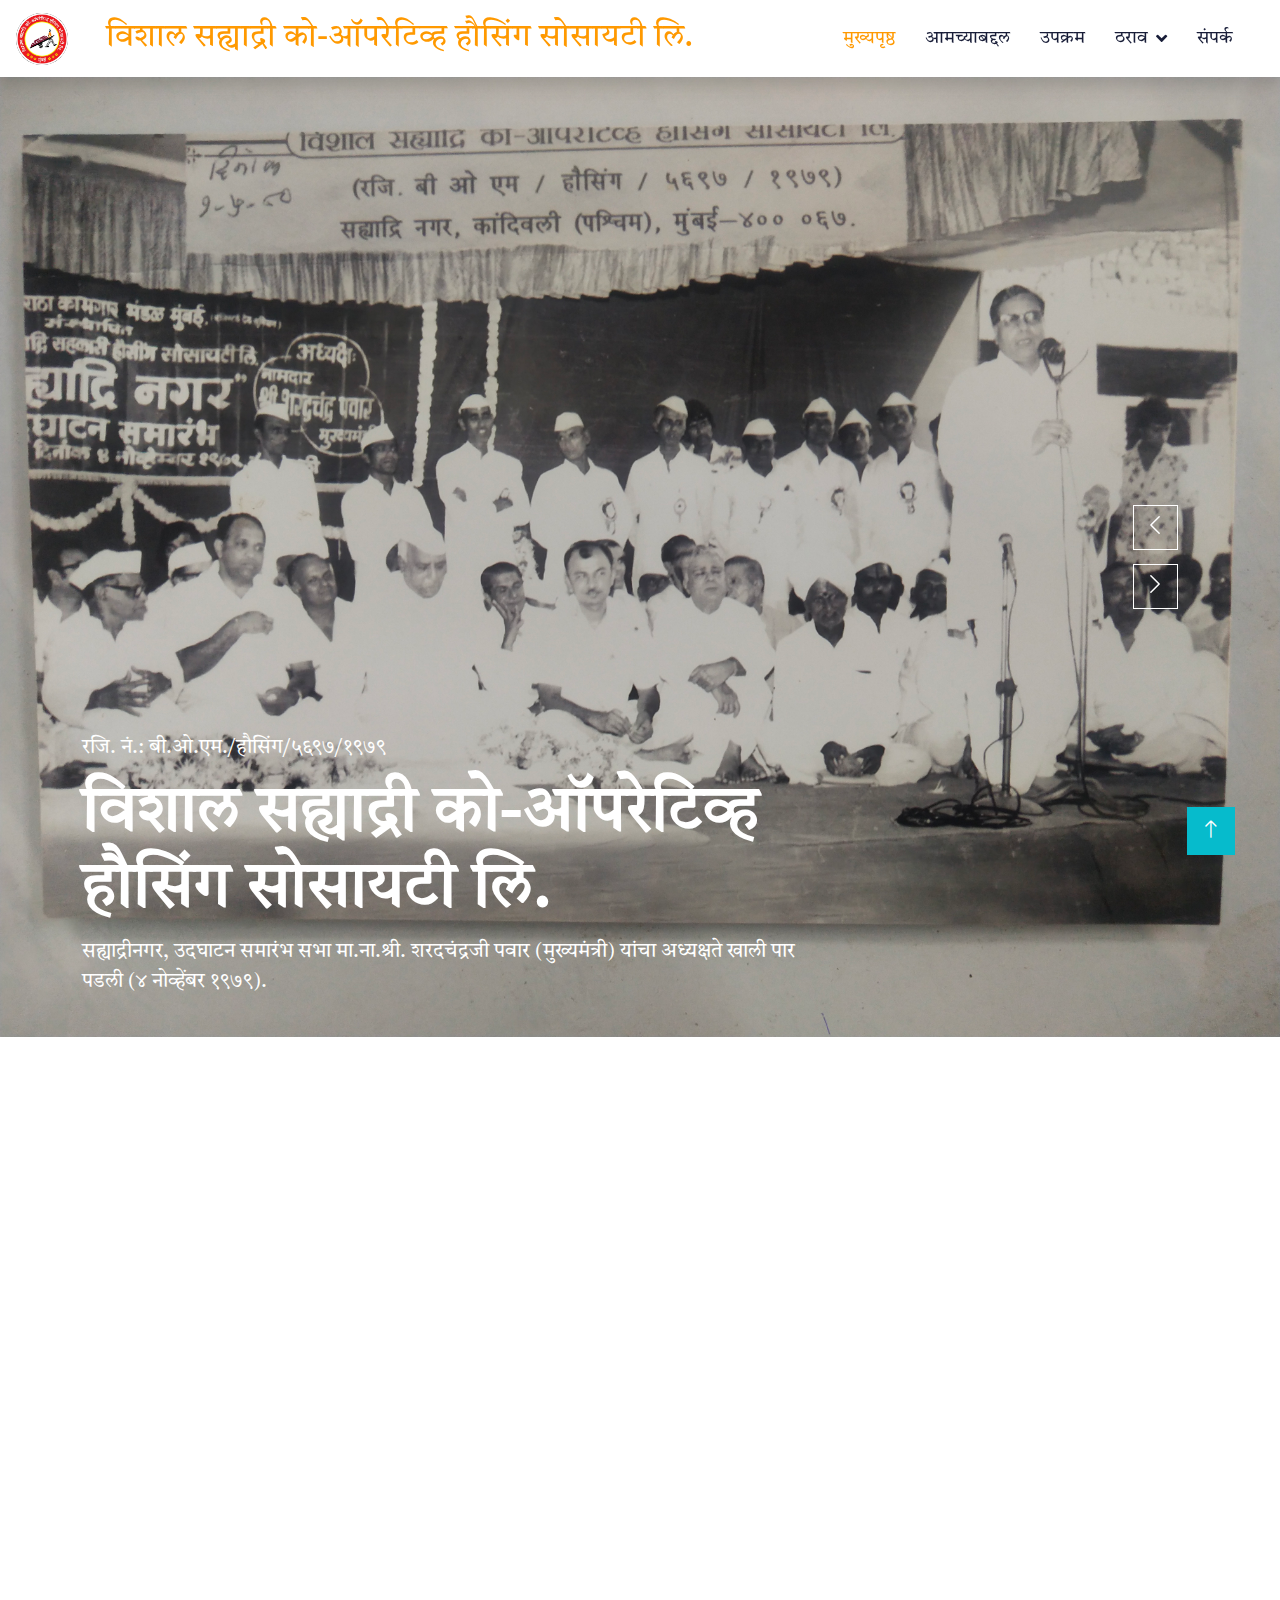
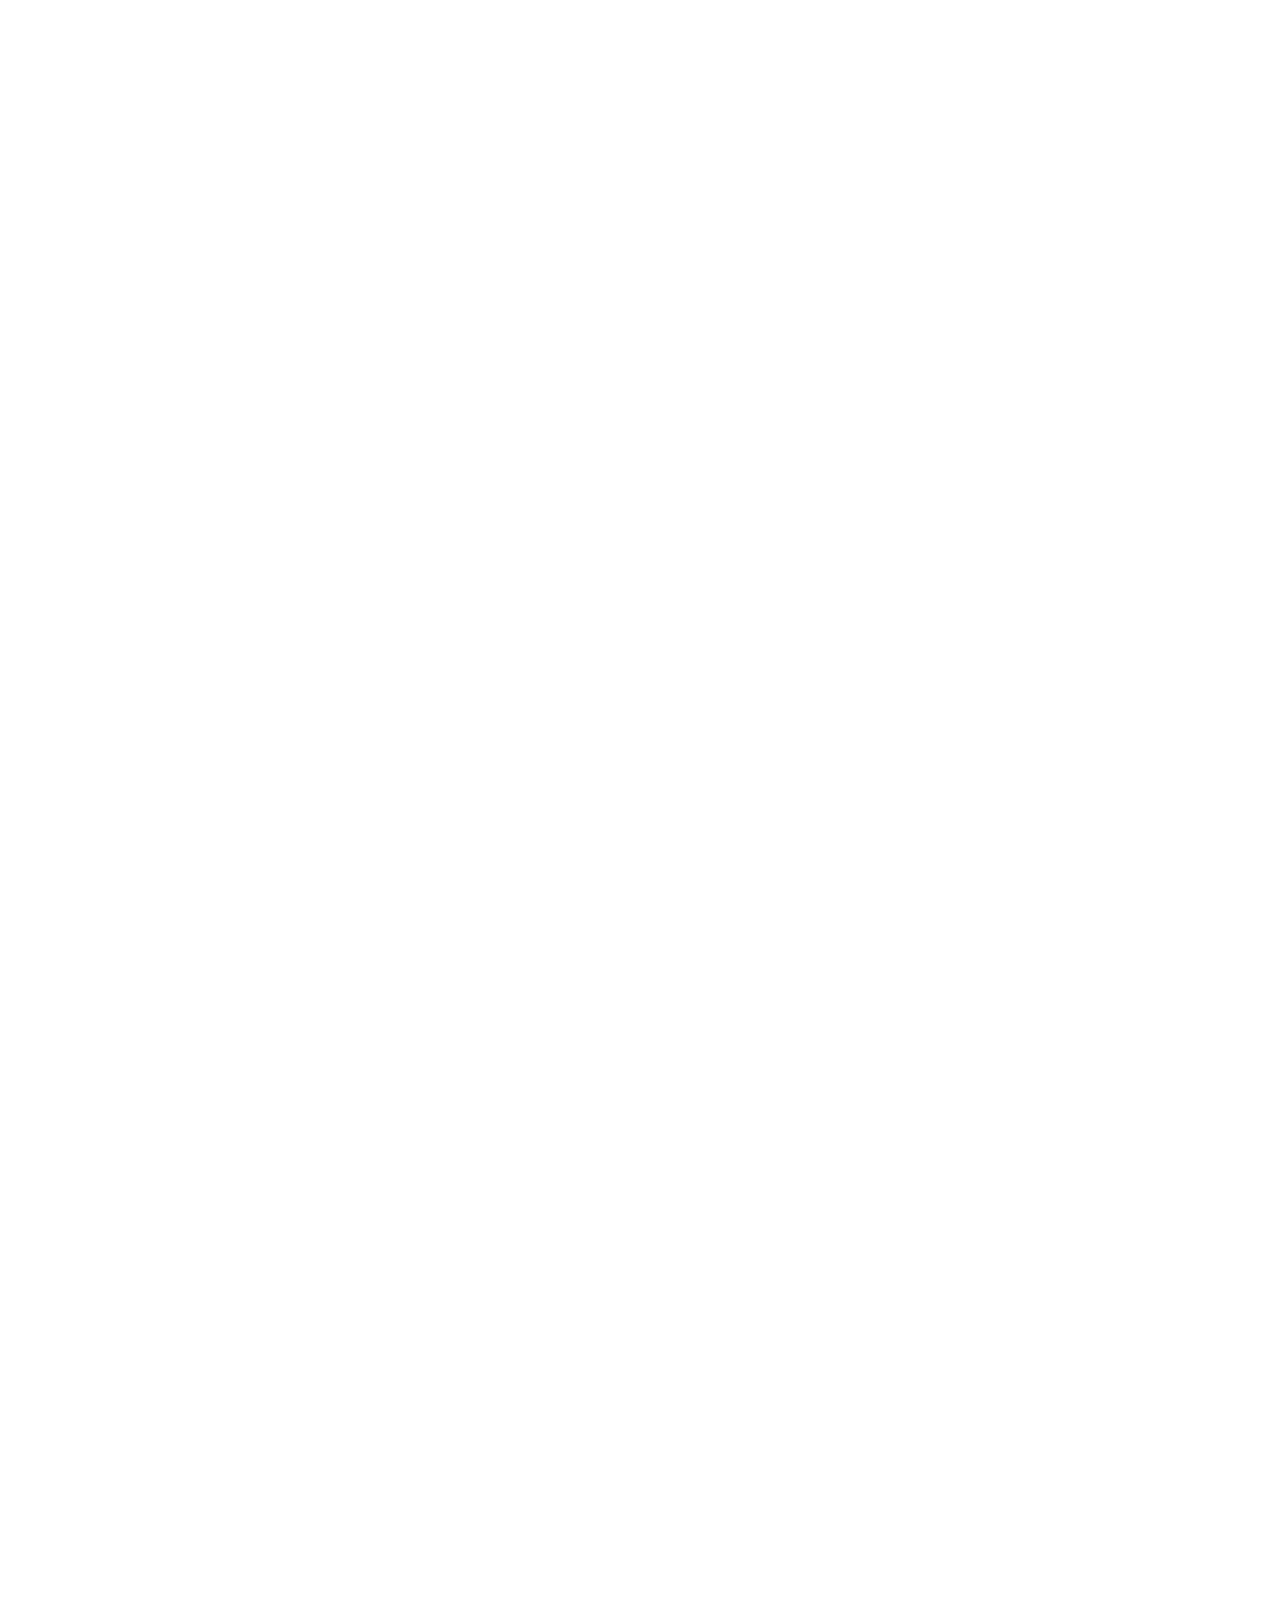
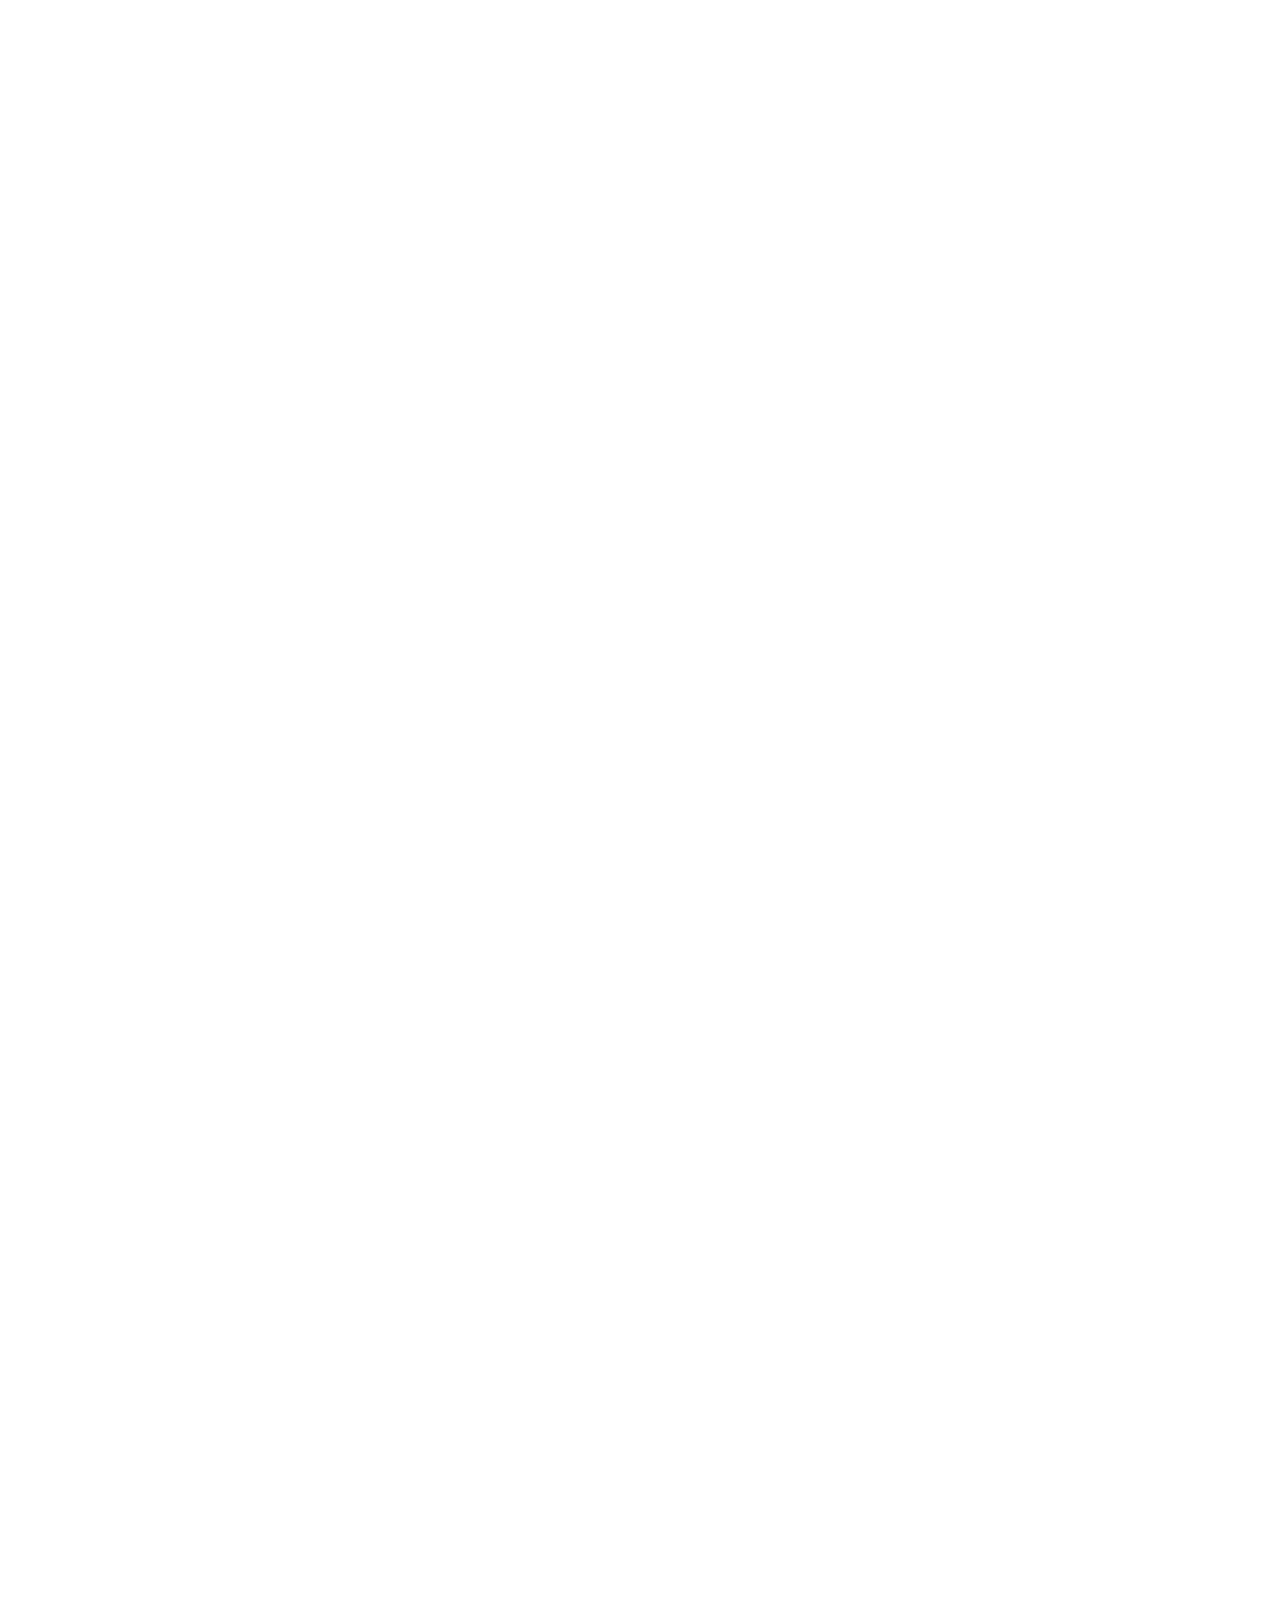
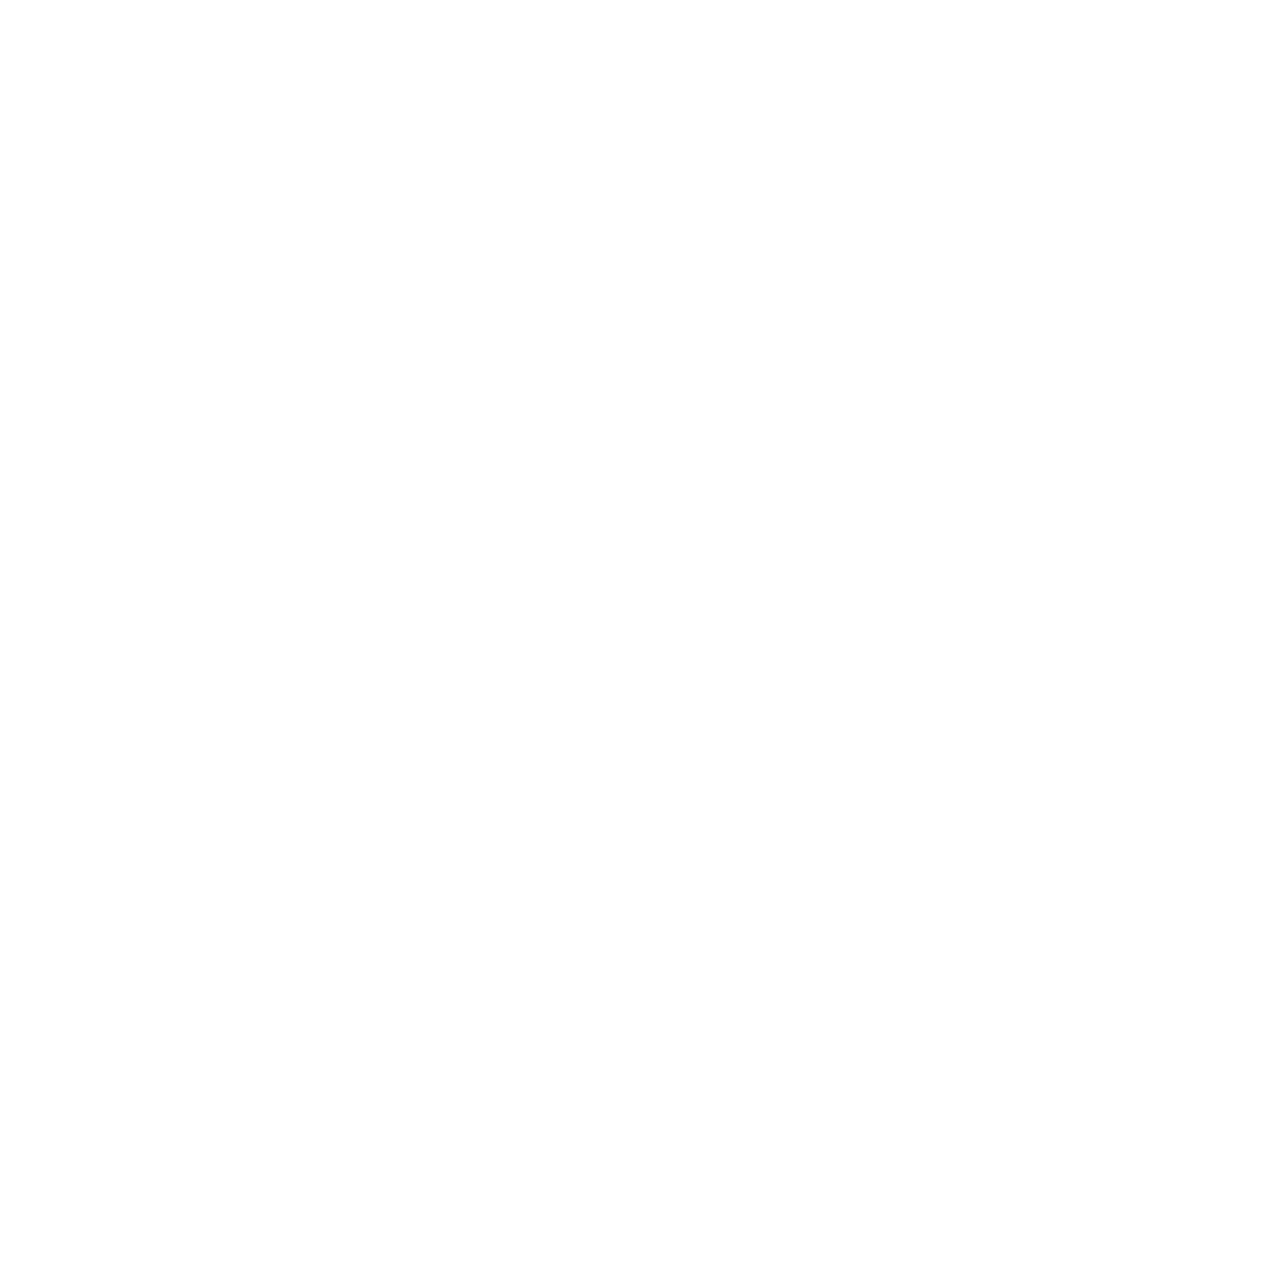
==== commit a6c7b01b: "index.html" ====
--- a/index.html
+++ b/index.html
@@ -54,7 +54,7 @@
         <div class="collapse navbar-collapse" id="navbarCollapse">
             <div class="navbar-nav ms-auto p-4 p-lg-0">
                 <a href="index.html" class="nav-item nav-link active">मुख्यपृष्ठ</a>
-                <a href="#" "about.html" class="nav-item nav-link">आमच्याबद्दल</a>
+                <a href="about.html" class="nav-item nav-link">आमच्याबद्दल</a>
                 <a href="upakram.html" "courses.html" class="nav-item nav-link">उपक्रम</a>
                 <div class="nav-item dropdown">
                     <a href="#" class="nav-link dropdown-toggle" data-bs-toggle="dropdown">ठराव</a>
@@ -74,17 +74,34 @@
 
 
     <!-- Carousel Start -->
-    <div class="container-fluid p-0 mb-5">
+     <div class="container-fluid p-0 mb-5">
         <div class="owl-carousel header-carousel position-relative">
             <div class="owl-carousel-item position-relative">
-                <img class="img-fluid" src="img/carousel-1.jpg" alt="">
-                <div class="position-absolute top-0 start-0 w-100 h-100 d-flex align-items-center" style="background: rgba(24, 29, 56, .7);">
+                <img class="img-fluid" src="img/33.jpg" alt="">
+                 <div class="position-absolute bottom-0 start-0 w-100 h-100 d-flex flex-column-reverse">
+                    <div class="container">
+                        <div class="row justify-content-start">
+                            <div class="col-sm-10 col-lg-8">
+                                <h5 class="text-white text-uppercase mb-3 animated slideInDown">रजि. नं.: बी.ओ.एम./हौसिंग/५६९७/१९७९</h5>
+                                <h1 class="display-3 text-white animated slideInDown">विशाल सह्याद्री को-ऑपरेटिव्ह हौसिंग सोसायटी लि.</h1>
+                                <p class="fs-5 text-white mb-4 pb-2">सह्याद्रीनगर, उदघाटन समारंभ सभा मा.ना.श्री. शरदचंद्रजी पवार (मुख्यमंत्री) यांचा अध्यक्षते खाली पार पडली (४ नोव्हेंबर १९७९).</p>
+                                <!-- <a href="" class="btn btn-primary py-md-3 px-md-5 me-3 animated slideInLeft">Read More</a>
+                                <a href="" class="btn btn-light py-md-3 px-md-5 animated slideInRight">Join Now</a> -->
+                            </div>
+                        </div>
+                    </div>
+                </div>
+            </div>
+            <div class="owl-carousel-item position-relative">
+                <img class="img-fluid" src="img/34.JPG" alt="">
+                <div class="position-absolute bottom-0 start-0 w-100 h-100 d-flex flex-column-reverse">
                     <div class="container">
                         <div class="row justify-content-start">
                             <div class="col-sm-10 col-lg-8">
                                 <h5 class="text-primary text-uppercase mb-3 animated slideInDown">रजि. नं.: बी.ओ.एम./हौसिंग/५६९७/१९७९</h5>
-                                <h1 class="display-3 text-white animated slideInDown">विशाल सह्याद्री को-ऑपरेटिव्ह हौसिंग सोसायटी लि.</h1>
-                                <p class="fs-5 text-white mb-4 pb-2">सह्याद्रीनगर, कांदिवली (पश्चिम), मुंबई - ४०० ०६७.</p>
+                                <h1 class="display-3 text-primary animated slideInDown">विशाल सह्याद्री को-ऑपरेटिव्ह हौसिंग सोसायटी लि.</h1>
+                                <p class="fs-5 text-primary mb-4 pb-2">संस्थेची वसाहत सह्याद्रि नगरच्या उदघाटन प्रसंगी भारताचे तत्कालीन उपपंतप्रधान मा. ना. श्री यशवंतरावजी चव्हाणसाहेब, 
+कामगार नेते संस्थेचे संस्थापक अध्यक्ष मा. श्री. बाबुराव जाधव, श्री. अनंतराव कडवं, श्री. गणपतराव जाधव व इतर मान्यवर (४ नोव्हेंबर १९७९) </p>
                                 <!-- <a href="" class="btn btn-primary py-md-3 px-md-5 me-3 animated slideInLeft">Read More</a>
                                 <a href="" class="btn btn-light py-md-3 px-md-5 animated slideInRight">Join Now</a> -->
                             </div>
@@ -92,15 +109,17 @@
                     </div>
                 </div>
             </div>
-            <div class="owl-carousel-item position-relative">
-                <img class="img-fluid" src="img/carousel-1.jpg" alt="">
-                <div class="position-absolute top-0 start-0 w-100 h-100 d-flex align-items-center" style="background: rgba(24, 29, 56, .7);">
+	   <div class="owl-carousel-item position-relative">
+                <img class="img-fluid" src="img/35.JPG" alt="">
+                <div class="position-absolute bottom-0 start-0 w-100 h-100 d-flex flex-column-reverse">
                     <div class="container">
                         <div class="row justify-content-start">
                             <div class="col-sm-10 col-lg-8">
                                 <h5 class="text-primary text-uppercase mb-3 animated slideInDown">रजि. नं.: बी.ओ.एम./हौसिंग/५६९७/१९७९</h5>
-                                <h1 class="display-3 text-white animated slideInDown">विशाल सह्याद्री को-ऑपरेटिव्ह हौसिंग सोसायटी लि.</h1>
-                                <p class="fs-5 text-white mb-4 pb-2">सह्याद्रीनगर, कांदिवली (पश्चिम), मुंबई - ४०० ०६७.</p>
+                                <h1 class="display-3 text-primary animated slideInDown">विशाल सह्याद्री को-ऑपरेटिव्ह हौसिंग सोसायटी लि.</h1>
+                                <p class="fs-5 text-primary mb-4 pb-2">संस्थेची वसाहत सह्याद्रि नगरच्या उदघाटन प्रसंगी भारताचे तत्कालीन उपपंतप्रधान मा. ना. श्री यशवंतरावजी चव्हाणसाहेब,
+महाराष्ट्राचे मुख्यमंत्री मा.ना.श्री. शरदचंद्रजी पवार, मा.ना.श्री. प्रतापराव भोसले, कामगार नेते संस्थेचे संस्थापक अध्यक्ष मा. श्री. बाबुराव जाधव, श्री. अनंतराव कडवं,श्री. गणपतराव जाधव व इतर मान्यवर (४ नोव्हेंबर १९७९) 
+</p>
                                 <!-- <a href="" class="btn btn-primary py-md-3 px-md-5 me-3 animated slideInLeft">Read More</a>
                                 <a href="" class="btn btn-light py-md-3 px-md-5 animated slideInRight">Join Now</a> -->
                             </div>
@@ -173,13 +192,13 @@
                 <div class="col-lg-6 wow fadeInUp" data-wow-delay="0.3s">
                     <h5 class="section-title bg-white text-start text-primary pe-3">विशाल सह्याद्री नगरचा इतिहास</h5>
                     <h1 class="mb-4">ऋणनिर्देश व आभार</h1>
-                    <p class="mb-4">कामगारांना स्वतःचे हक्काचे घर असावे यासाठी महाराष्ट्रा शासनाचे फार मोलाचे सहकार्य लाभले आहे.
+                    <p class="mb-4">कामगारांना स्वतःचे हक्काचे घर असावे यासाठी महाराष्ट्र शासनाचे फार मोलाचे सहकार्य लाभले आहे.
 भारताचे उपपंत्तप्रधान मा.ना.श्री यशवंतरावजी चव्हाण, माजी केंद्रीय व कृषी मंत्री मा.ना.श्री. शरदचंद्रजी पवार साहेब 
 तसेच महाराष्ट्र राज्याचे माजी मुख्यमंत्री मा.ना.कै. शंकरराव चव्हाण, मा.ना.कै. वसंतराव दादा पाटील, माजी गृहमंत्री मा.ना.कै. बाळासाहेब देसाई, माजी विधानसभा अध्यक्ष कै. शंकरराव जगताप, माजी सहकार मंत्री मा.ना.कै.विलास काका उंडाळकर
 यांचे घर बांधणी प्रकल्पासाठी चांगले सहकार्य लाभले आहे.</p>
                     <p class="mb-4">श्री कापड बाजार मराठा कामगार मंडळाने सर्व कार्मगारांना व कार्यकर्त्यांना संघटित करून घरबांधणी प्रकल्पास मूर्त 
 स्वरूप देण्याकरिता अत्यंत मोलाची कामगिरी केली आहे, त्याच बरोबर दि सह्याद्रि सहकारी बँक लि. ने स्वतःची शाखा 
-साहयद्रि नगर मध्ये उघडून नगरातील लोकांची बँकिंग ची सोय केली आहे. कापड बाजार कामगार सेवा सोसायटीने नगरामध्ये सरकारमान्य धान्य दुकान व पिठाची गिरणी चालवून रहिवाश्याचा गरजा भागविण्याचा प्रयत्न करीत आहे.</p>
+सहयद्रि नगर मध्ये उघडून नगरातील लोकांची बँकिंग ची सोय केली आहे. कापड बाजार कामगार सेवा सोसायटीने नगरामध्ये सरकारमान्य धान्य दुकान व पिठाची गिरणी चालवून रहिवाश्याचा गरजा भागविण्याचा प्रयत्न करीत आहे.</p>
                     <div class="row gy-2 gx-4 mb-4">
                         <div class="col-sm-6">
                         <a href="about.html" class="nav-item nav-link"><p class="mb-0"><i class="fa fa-arrow-right text-primary me-2"></i>अधिक वाचा</p></a>	
@@ -244,7 +263,7 @@
                         </div>
                         <div class="text-center p-4">
                             <h5 class="mb-0">श्री. मच्छिंद्रनाथ म. संकपाळ</h5>
-                            <small>खजिंदार</small>
+                            <small>खजिनदार</small>
                         </div>
                     </div>
                 </div>
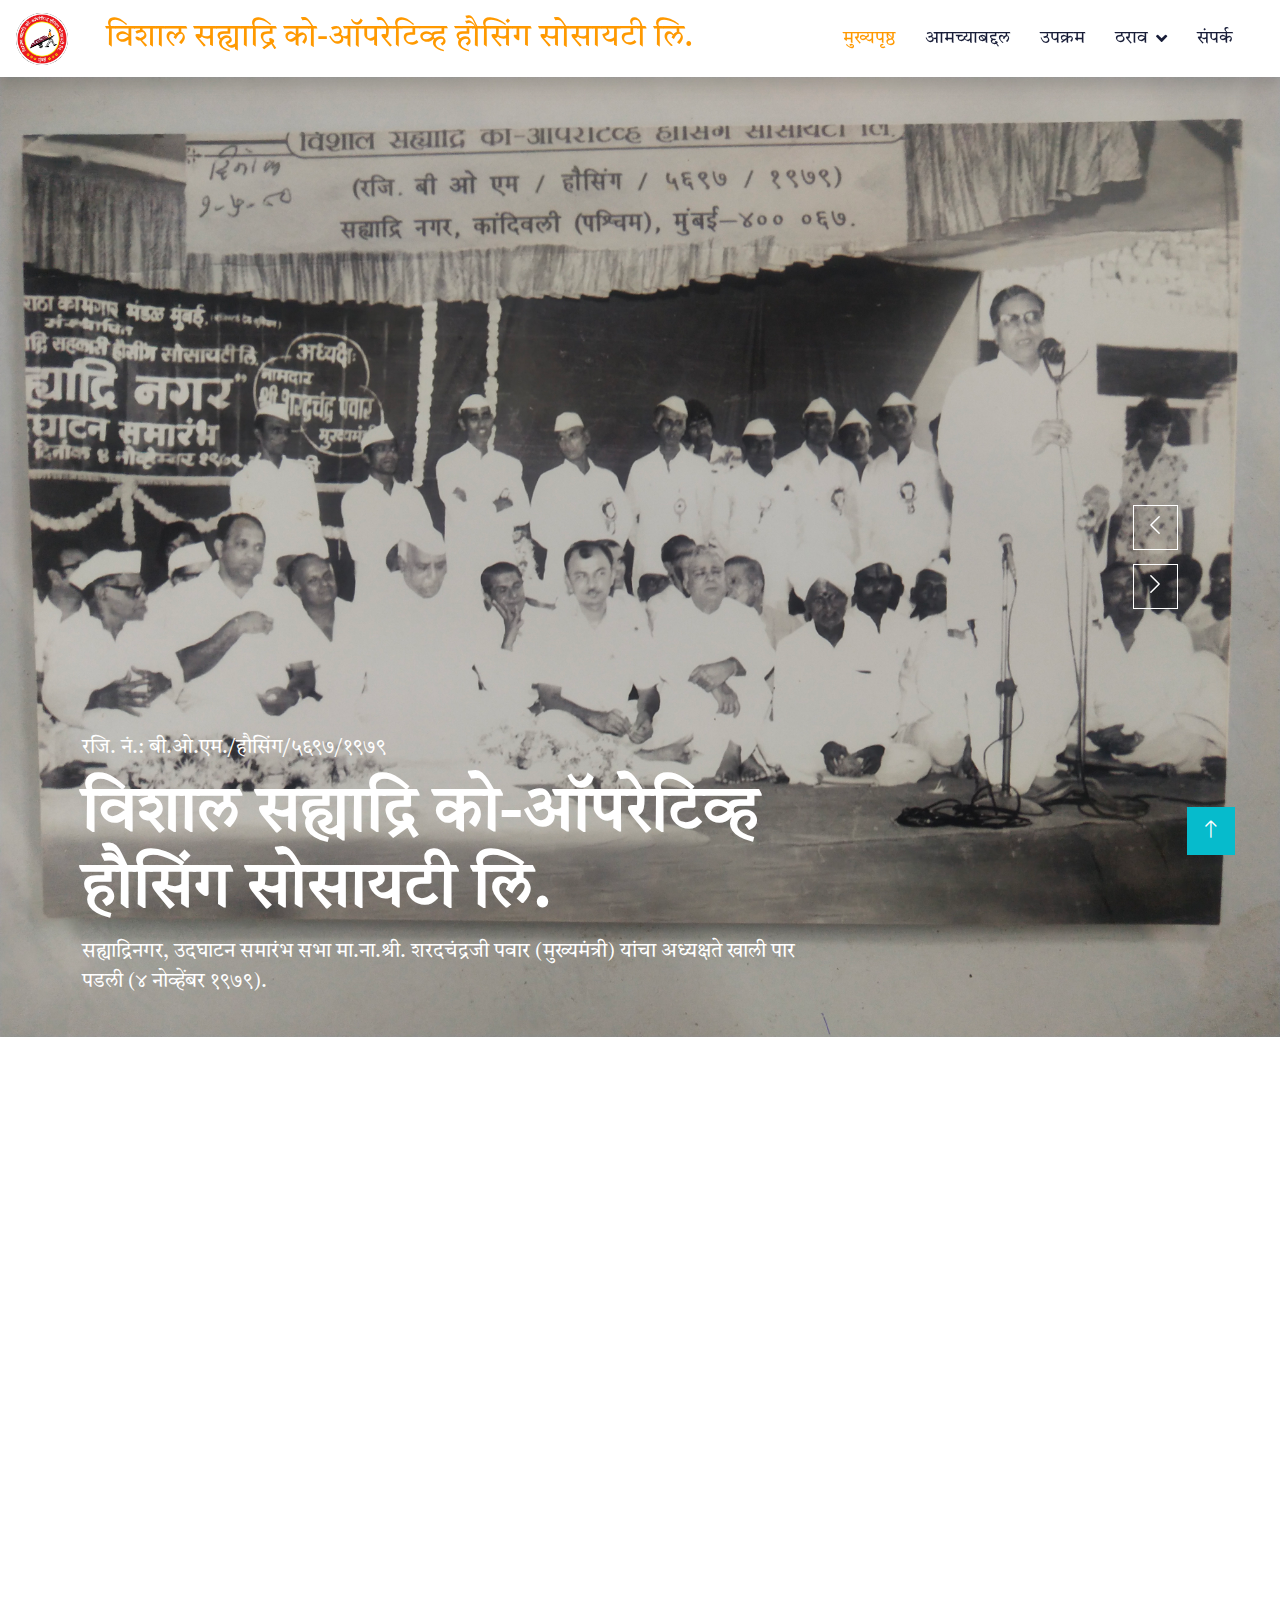
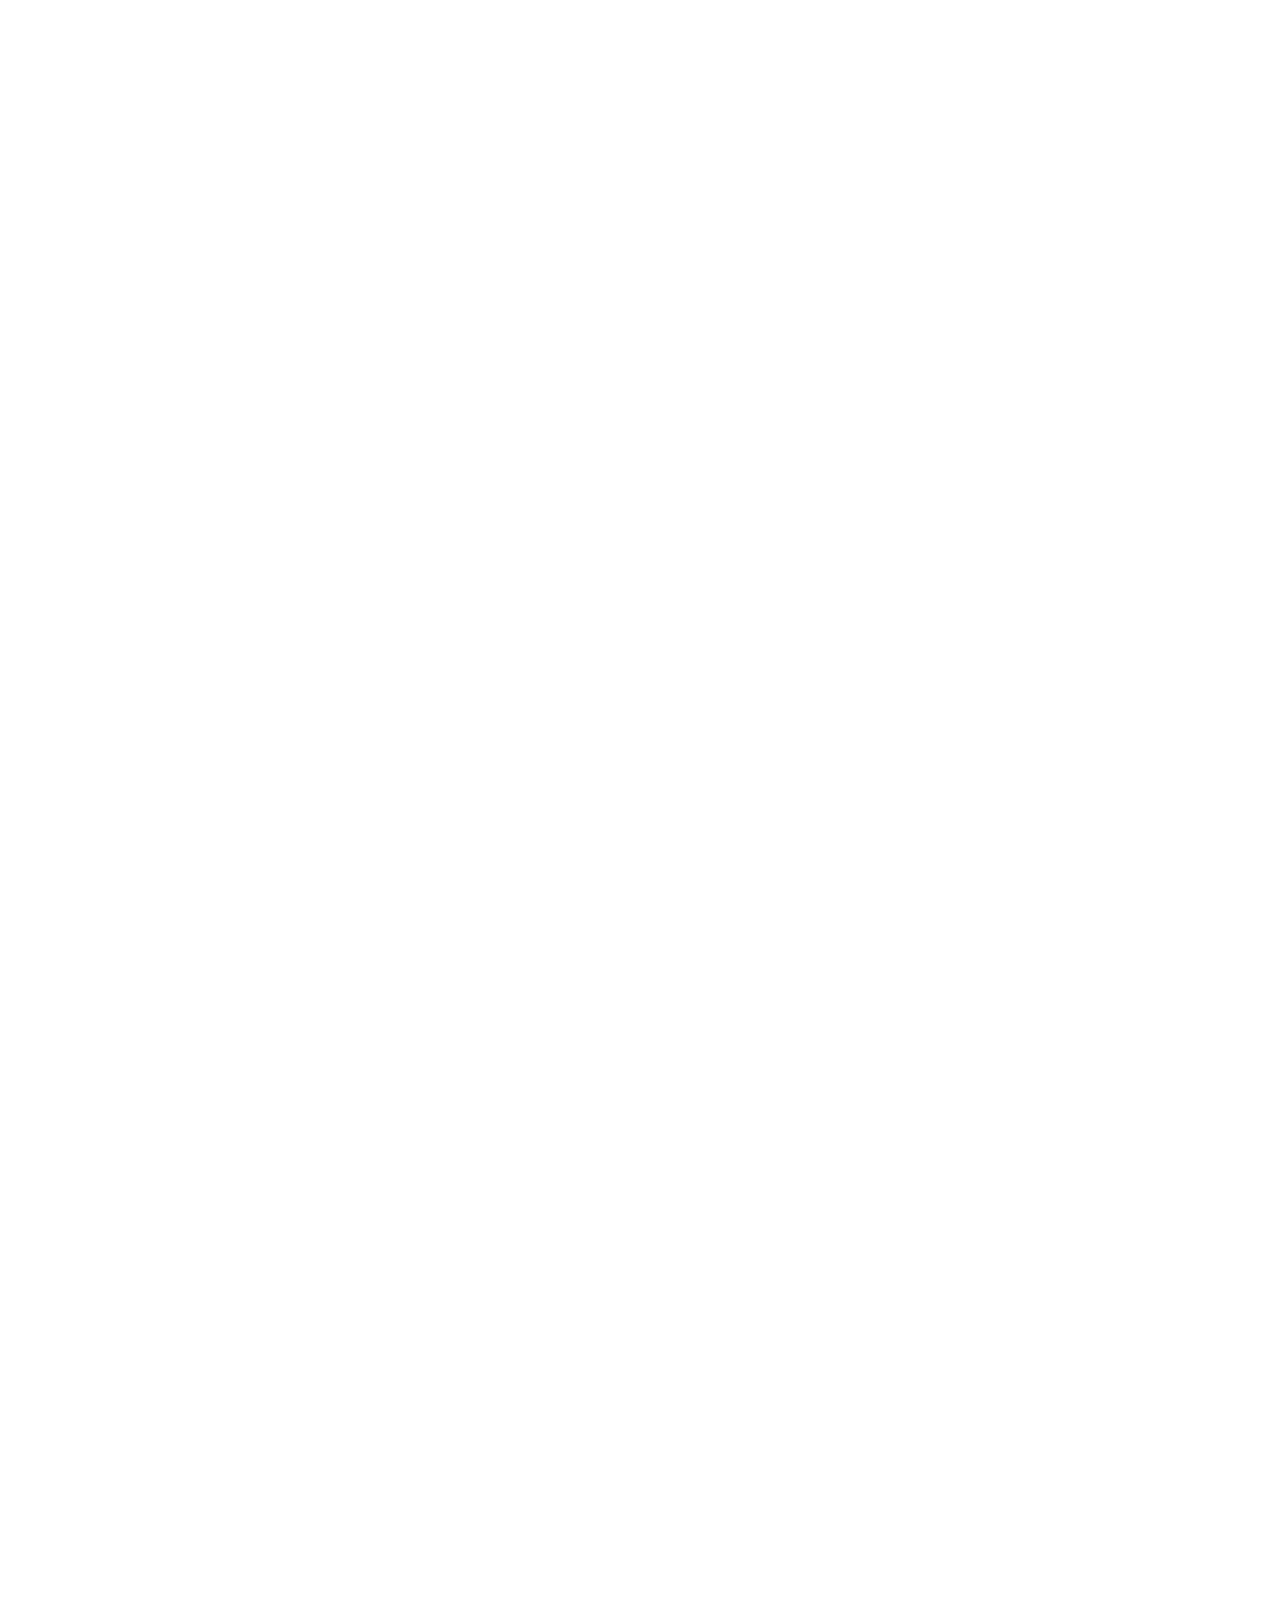
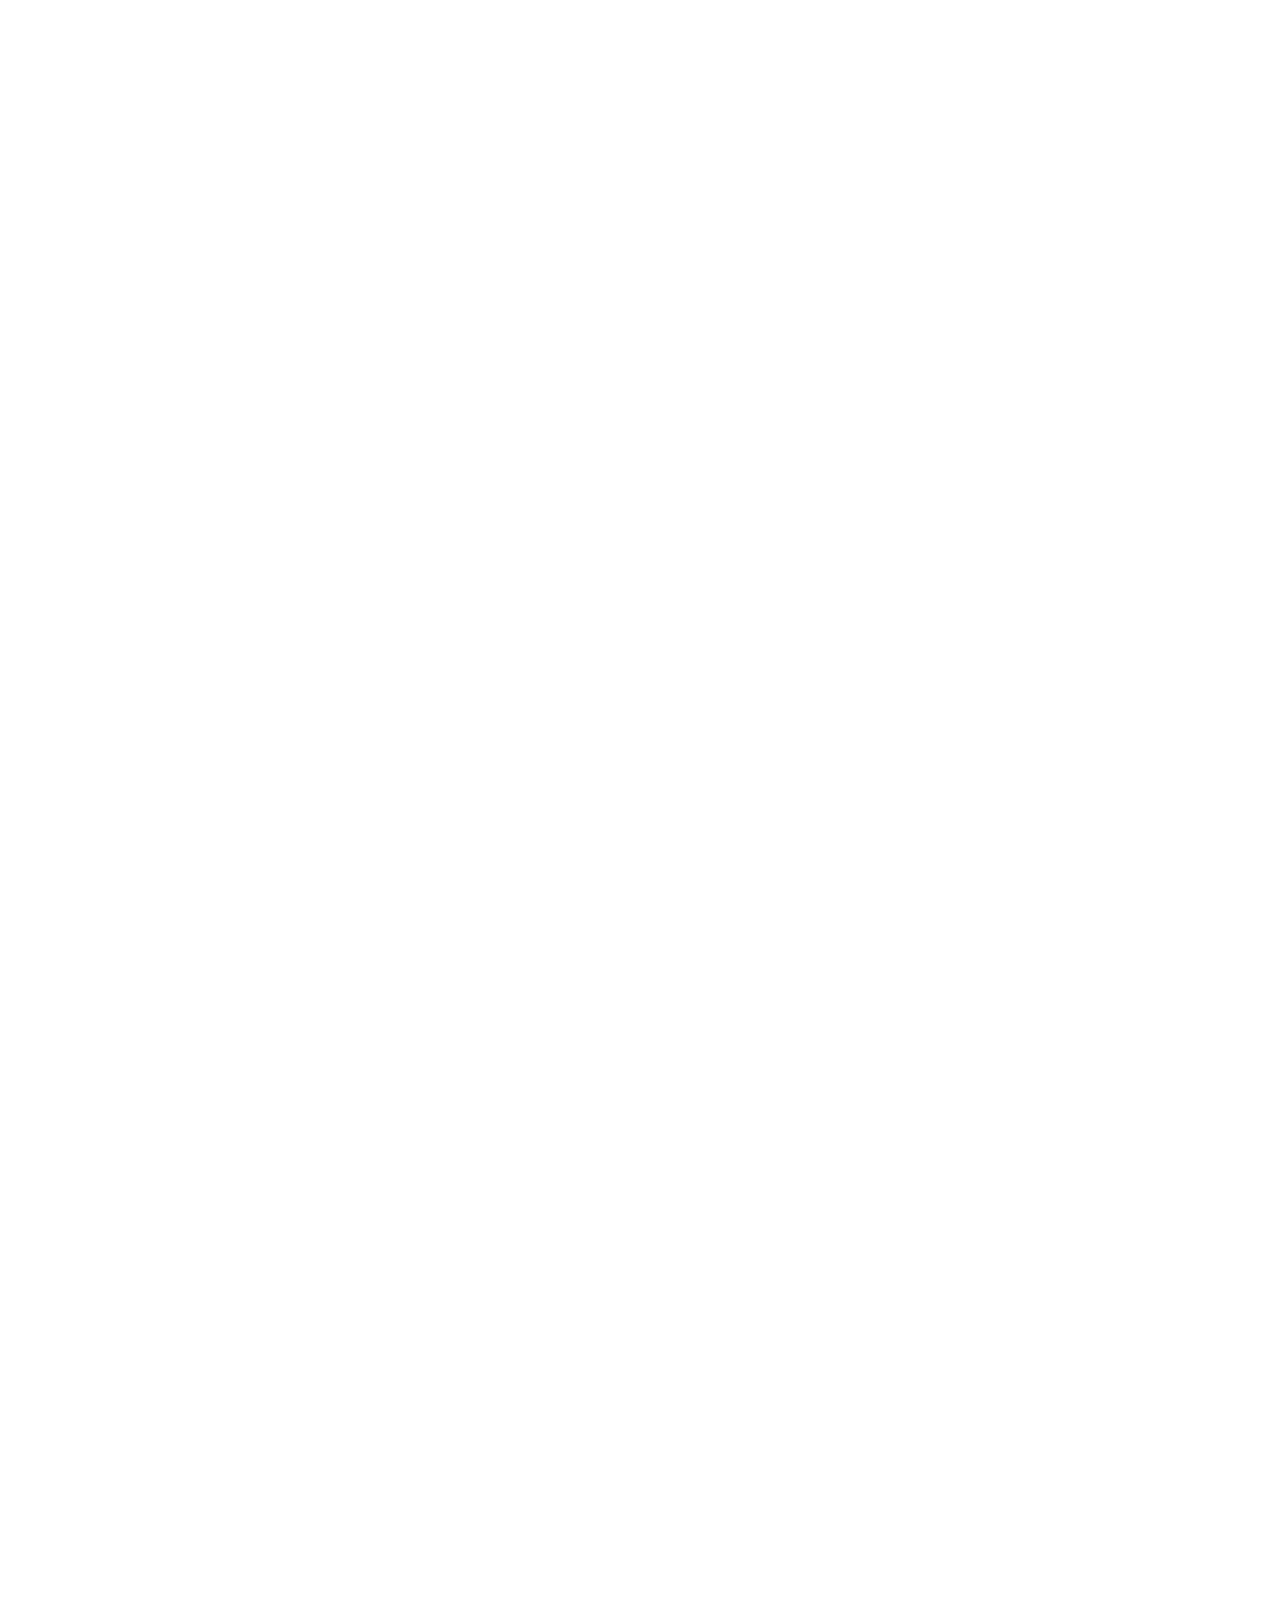
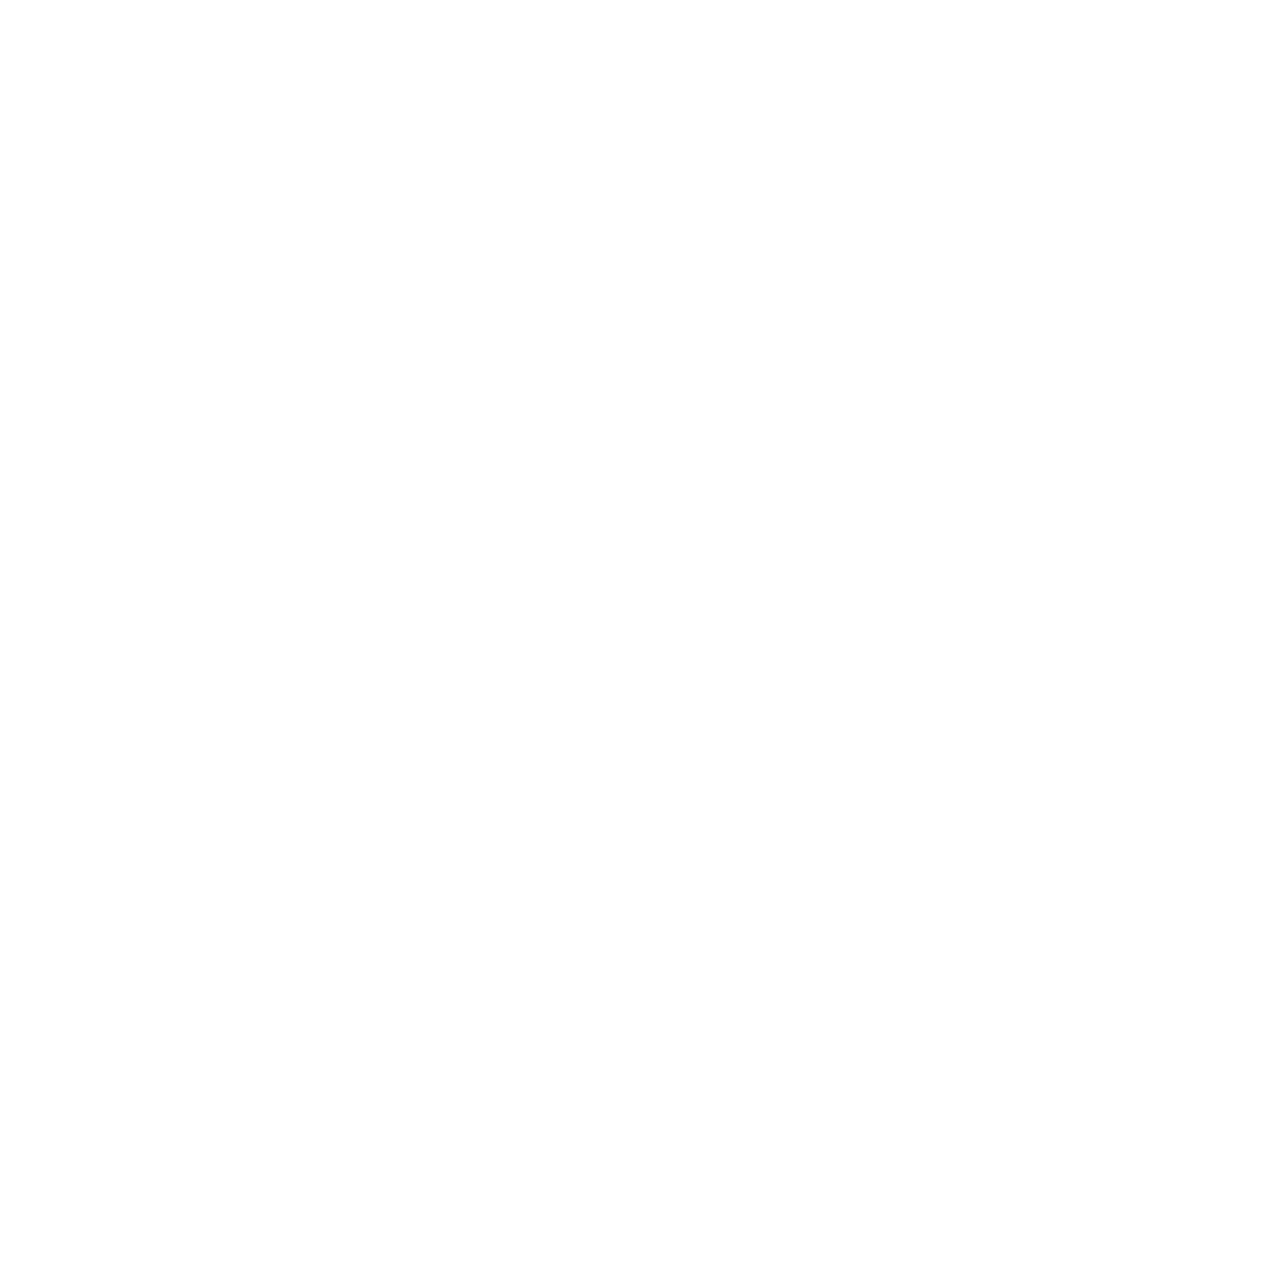
==== commit 10fb2be3: "index.html" ====
--- a/index.html
+++ b/index.html
@@ -46,7 +46,7 @@
     <nav class="navbar navbar-expand-lg bg-white navbar-light shadow sticky-top p-0">
         <a href="index.html" class="navbar-brand d-flex align-items-center px-2 px-lg-3">
             <img class="logo-img" src="img/logo.jpg" alt="logo" />
-            <h2  class="m-0 text-primary">विशाल सह्याद्री को-ऑपरेटिव्ह हौसिंग सोसायटी लि.</h2>
+            <h2  class="m-0 text-primary">विशाल सह्याद्रि को-ऑपरेटिव्ह हौसिंग सोसायटी लि.</h2>
         </a>
         <button type="button" class="navbar-toggler me-4" data-bs-toggle="collapse" data-bs-target="#navbarCollapse">
             <span class="navbar-toggler-icon"></span>
@@ -83,8 +83,8 @@
                         <div class="row justify-content-start">
                             <div class="col-sm-10 col-lg-8">
                                 <h5 class="text-white text-uppercase mb-3 animated slideInDown">रजि. नं.: बी.ओ.एम./हौसिंग/५६९७/१९७९</h5>
-                                <h1 class="display-3 text-white animated slideInDown">विशाल सह्याद्री को-ऑपरेटिव्ह हौसिंग सोसायटी लि.</h1>
-                                <p class="fs-5 text-white mb-4 pb-2">सह्याद्रीनगर, उदघाटन समारंभ सभा मा.ना.श्री. शरदचंद्रजी पवार (मुख्यमंत्री) यांचा अध्यक्षते खाली पार पडली (४ नोव्हेंबर १९७९).</p>
+                                <h1 class="display-3 text-white animated slideInDown">विशाल सह्याद्रि को-ऑपरेटिव्ह हौसिंग सोसायटी लि.</h1>
+                                <p class="fs-5 text-white mb-4 pb-2">सह्याद्रिनगर, उदघाटन समारंभ सभा मा.ना.श्री. शरदचंद्रजी पवार (मुख्यमंत्री) यांचा अध्यक्षते खाली पार पडली (४ नोव्हेंबर १९७९).</p>
                                 <!-- <a href="" class="btn btn-primary py-md-3 px-md-5 me-3 animated slideInLeft">Read More</a>
                                 <a href="" class="btn btn-light py-md-3 px-md-5 animated slideInRight">Join Now</a> -->
                             </div>
@@ -99,7 +99,7 @@
                         <div class="row justify-content-start">
                             <div class="col-sm-10 col-lg-8">
                                 <h5 class="text-primary text-uppercase mb-3 animated slideInDown">रजि. नं.: बी.ओ.एम./हौसिंग/५६९७/१९७९</h5>
-                                <h1 class="display-3 text-primary animated slideInDown">विशाल सह्याद्री को-ऑपरेटिव्ह हौसिंग सोसायटी लि.</h1>
+                                <h1 class="display-3 text-primary animated slideInDown">विशाल सह्याद्रि को-ऑपरेटिव्ह हौसिंग सोसायटी लि.</h1>
                                 <p class="fs-5 text-primary mb-4 pb-2">संस्थेची वसाहत सह्याद्रि नगरच्या उदघाटन प्रसंगी भारताचे तत्कालीन उपपंतप्रधान मा. ना. श्री यशवंतरावजी चव्हाणसाहेब, 
 कामगार नेते संस्थेचे संस्थापक अध्यक्ष मा. श्री. बाबुराव जाधव, श्री. अनंतराव कडवं, श्री. गणपतराव जाधव व इतर मान्यवर (४ नोव्हेंबर १९७९) </p>
                                 <!-- <a href="" class="btn btn-primary py-md-3 px-md-5 me-3 animated slideInLeft">Read More</a>
@@ -190,7 +190,7 @@
 		    </div>
                 </div>
                 <div class="col-lg-6 wow fadeInUp" data-wow-delay="0.3s">
-                    <h5 class="section-title bg-white text-start text-primary pe-3">विशाल सह्याद्री नगरचा इतिहास</h5>
+                    <h5 class="section-title bg-white text-start text-primary pe-3">विशाल सह्याद्रि नगरचा इतिहास</h5>
                     <h1 class="mb-4">ऋणनिर्देश व आभार</h1>
                     <p class="mb-4">कामगारांना स्वतःचे हक्काचे घर असावे यासाठी महाराष्ट्र शासनाचे फार मोलाचे सहकार्य लाभले आहे.
 भारताचे उपपंत्तप्रधान मा.ना.श्री यशवंतरावजी चव्हाण, माजी केंद्रीय व कृषी मंत्री मा.ना.श्री. शरदचंद्रजी पवार साहेब 
@@ -224,7 +224,7 @@
 
             <div class="text-center wow fadeInUp" data-wow-delay="0.1s">
                 <h5 class="section-title bg-white text-center text-primary px-3">संचालक</h5>
-                <h1 class="mb-5">संचालक मंडळ २०२३</h1>
+                <h1 class="mb-5">संचालक मंडळ सन २०२२ ते २०२७</h1>
             </div>
             <div class="row g-4">
                 <div class="col-lg-3 col-md-6 wow fadeInUp" data-wow-delay="0.1s">
@@ -529,7 +529,7 @@
                             <a class="position-relative d-block overflow-hidden" href="upakram.html" class="nav-item nav-link active">
                                 <img class="img-fluid" src="img/7 abhyasika/WhatsApp Image 2023-04-07 at 12.36.34 PM (2).jpeg" alt="">
                                 <div class="bg-white text-center position-absolute bottom-0 end-0 py-2 px-3" style="margin: 1px;">
-                                    <h5 class="m-0">अभ्यासिका</h5>
+                                    <h5 class="m-0">४० वर्षाच्या इतिहासात प्रथमच सभासदांच्या मुलांसाठी अभ्यासिका सुरु करण्यात अली</h5>
                                     <small class="text-primary">उपक्रम 1</small>
                                 </div>
                             </a>
@@ -538,7 +538,7 @@
                             <a class="position-relative d-block overflow-hidden" href="upakram.html" class="nav-item nav-link active">
                                 <img class="img-fluid" src="img/6 Share Certificate Vatap/2.jpeg" alt="">
                                 <div class="bg-white text-center position-absolute bottom-0 end-0 py-2 px-3" style="margin: 1px;">
-                                    <h5 class="m-0">भाग प्रमाणपत्र</h5>
+                                    <h5 class="m-0">भाग प्रमाणपत्र वाटप सोहळा</h5>
                                     <small class="text-primary">उपक्रम 2</small>
                                 </div>
                             </a>
@@ -547,7 +547,7 @@
                             <a class="position-relative d-block overflow-hidden" href="upakram.html" class="nav-item nav-link active">
                                 <img class="img-fluid" src="img/3 RAHIVASHANA FHAL BHAI UPLABDHA KARUN DILI/WhatsApp Image 2023-04-07 at 11.28.55 AM.jpeg" alt=""> 
                                 <div class="bg-white text-center position-absolute bottom-0 end-0 py-2 px-3" style="margin: 1px;">
-                                    <h5 class="m-0">शेतकरी ते ग्राहक बाजार</h5>
+                                    <h5 class="m-0">कोव्हिड-१९ काळात स्वस्त भाजीपुरवठा (शेतकरी ते ग्राहक) पुरविण्यात आला</h5>
                                     <small class="text-primary">उपक्रम 3</small>
                                 </div>
                             </a>
@@ -735,7 +735,7 @@
                 </div>
                 <div class="col-lg-3 col-md-6">
                     <h4 class="text-white mb-3">संपर्क</h4>
-                    <p class="mb-2"><i class="fa fa-map-marker-alt me-3"></i>सह्याद्रीनगर, चारकोप</p>
+                    <p class="mb-2"><i class="fa fa-map-marker-alt me-3"></i>सह्याद्रिनगर, चारकोप</p>
                     <p class="mb-2"><i class="fa fa-phone-alt me-3"></i>8879797918</p>
                     <p class="mb-2"><i class="fa fa-envelope me-3"></i>vishalsahyadri2018@gmail.com</p>
                     <div class="d-flex pt-2">
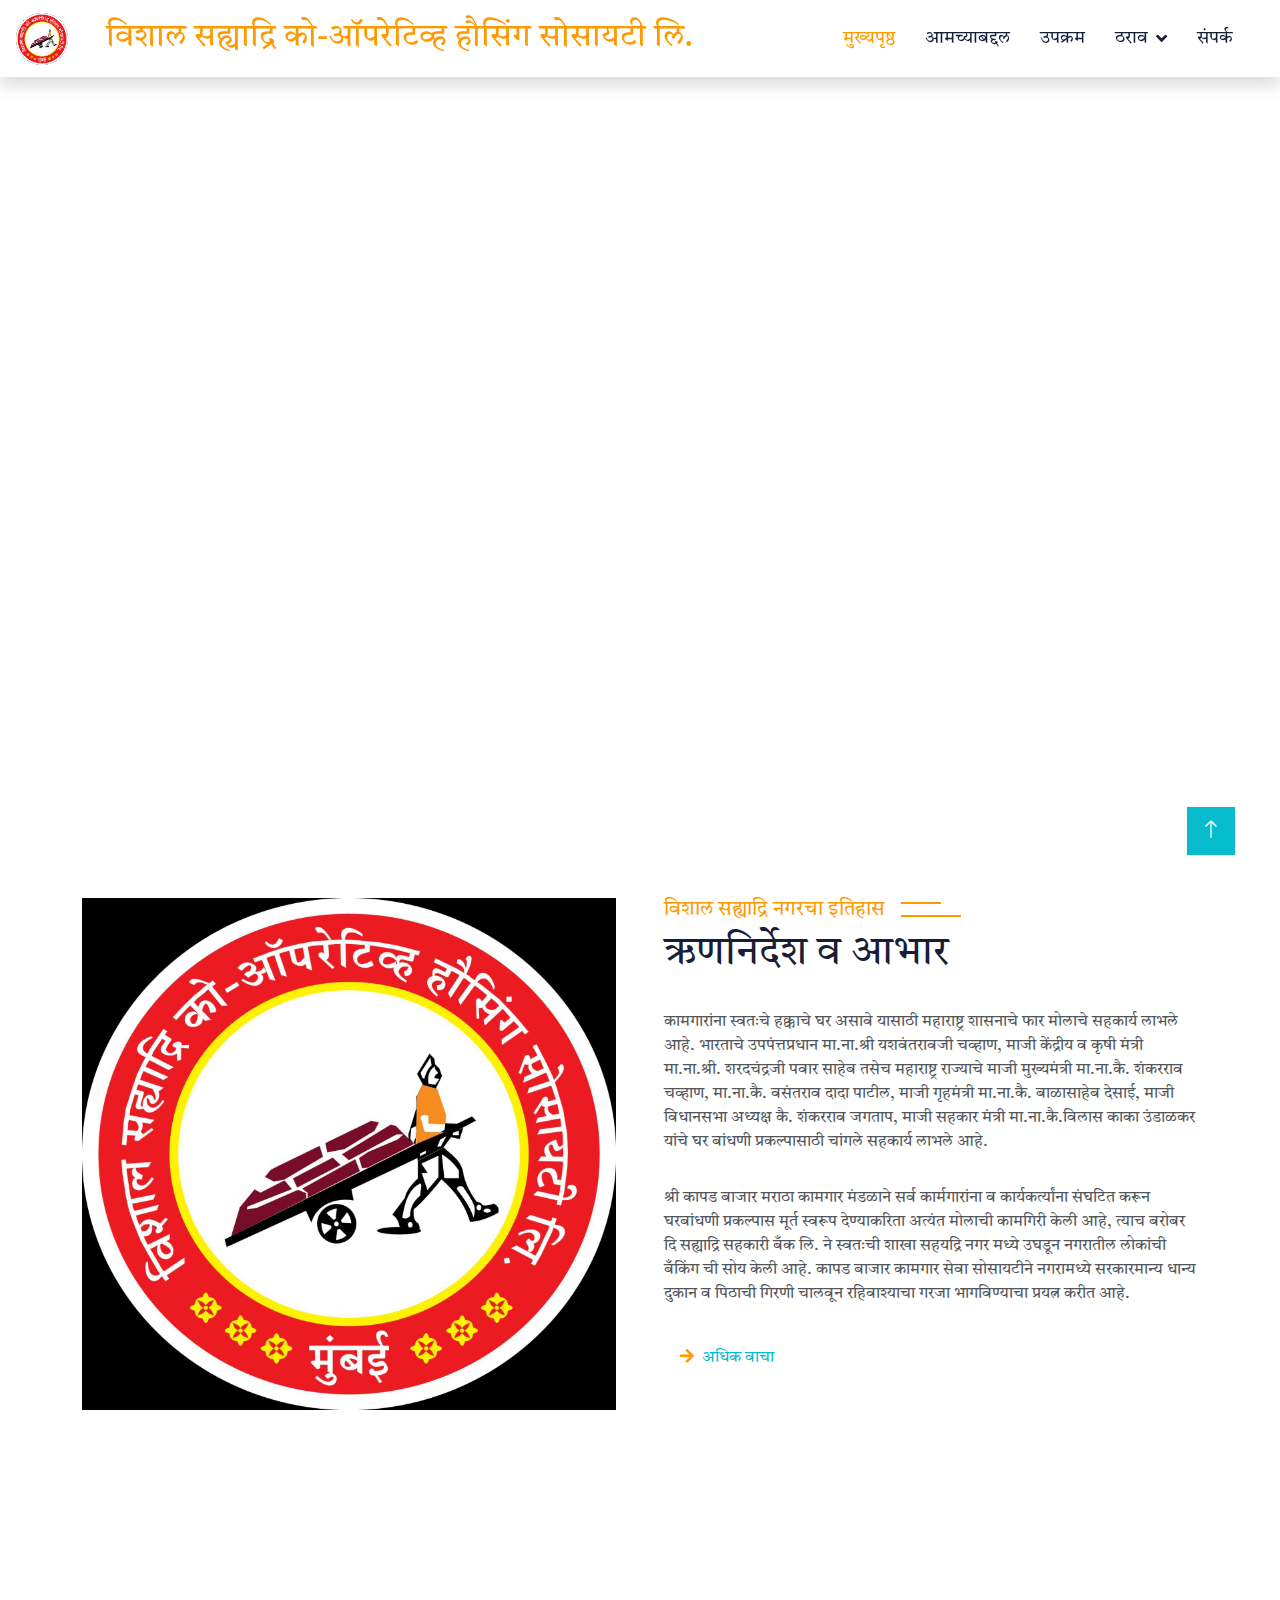
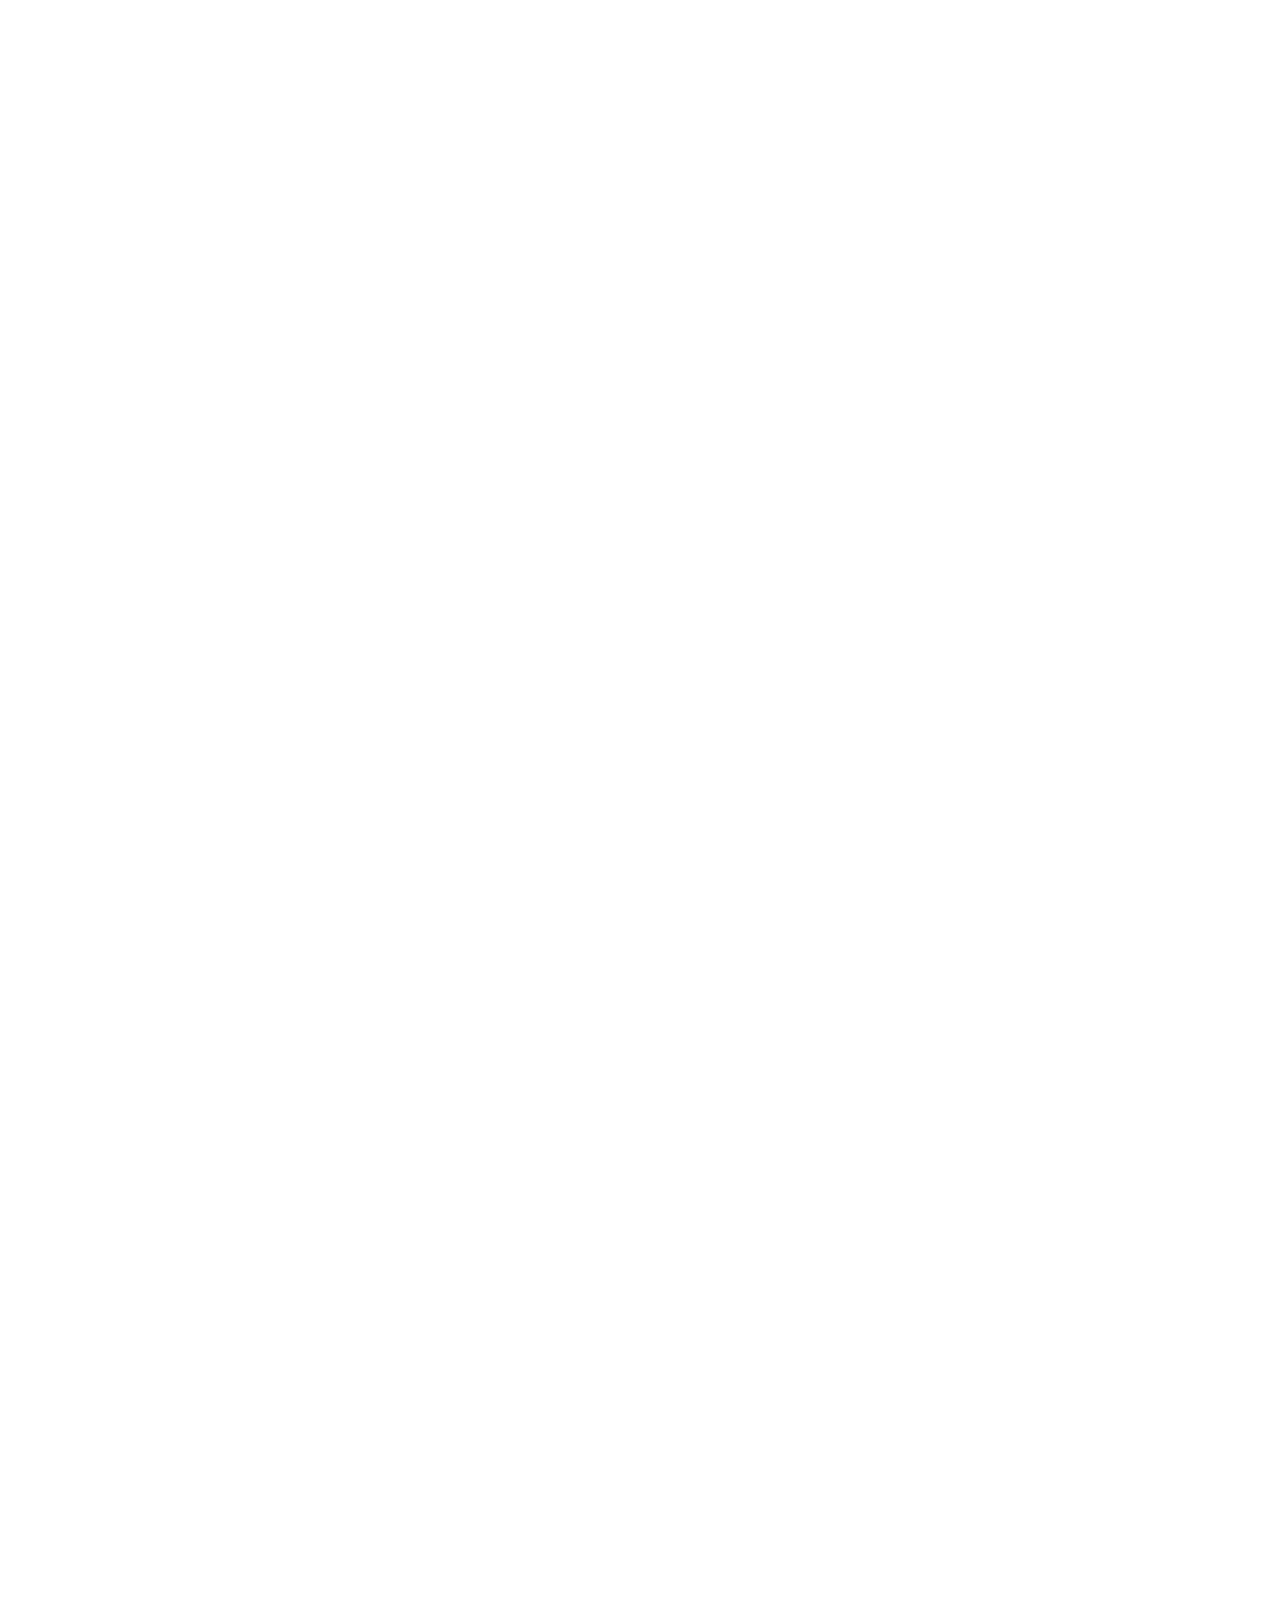
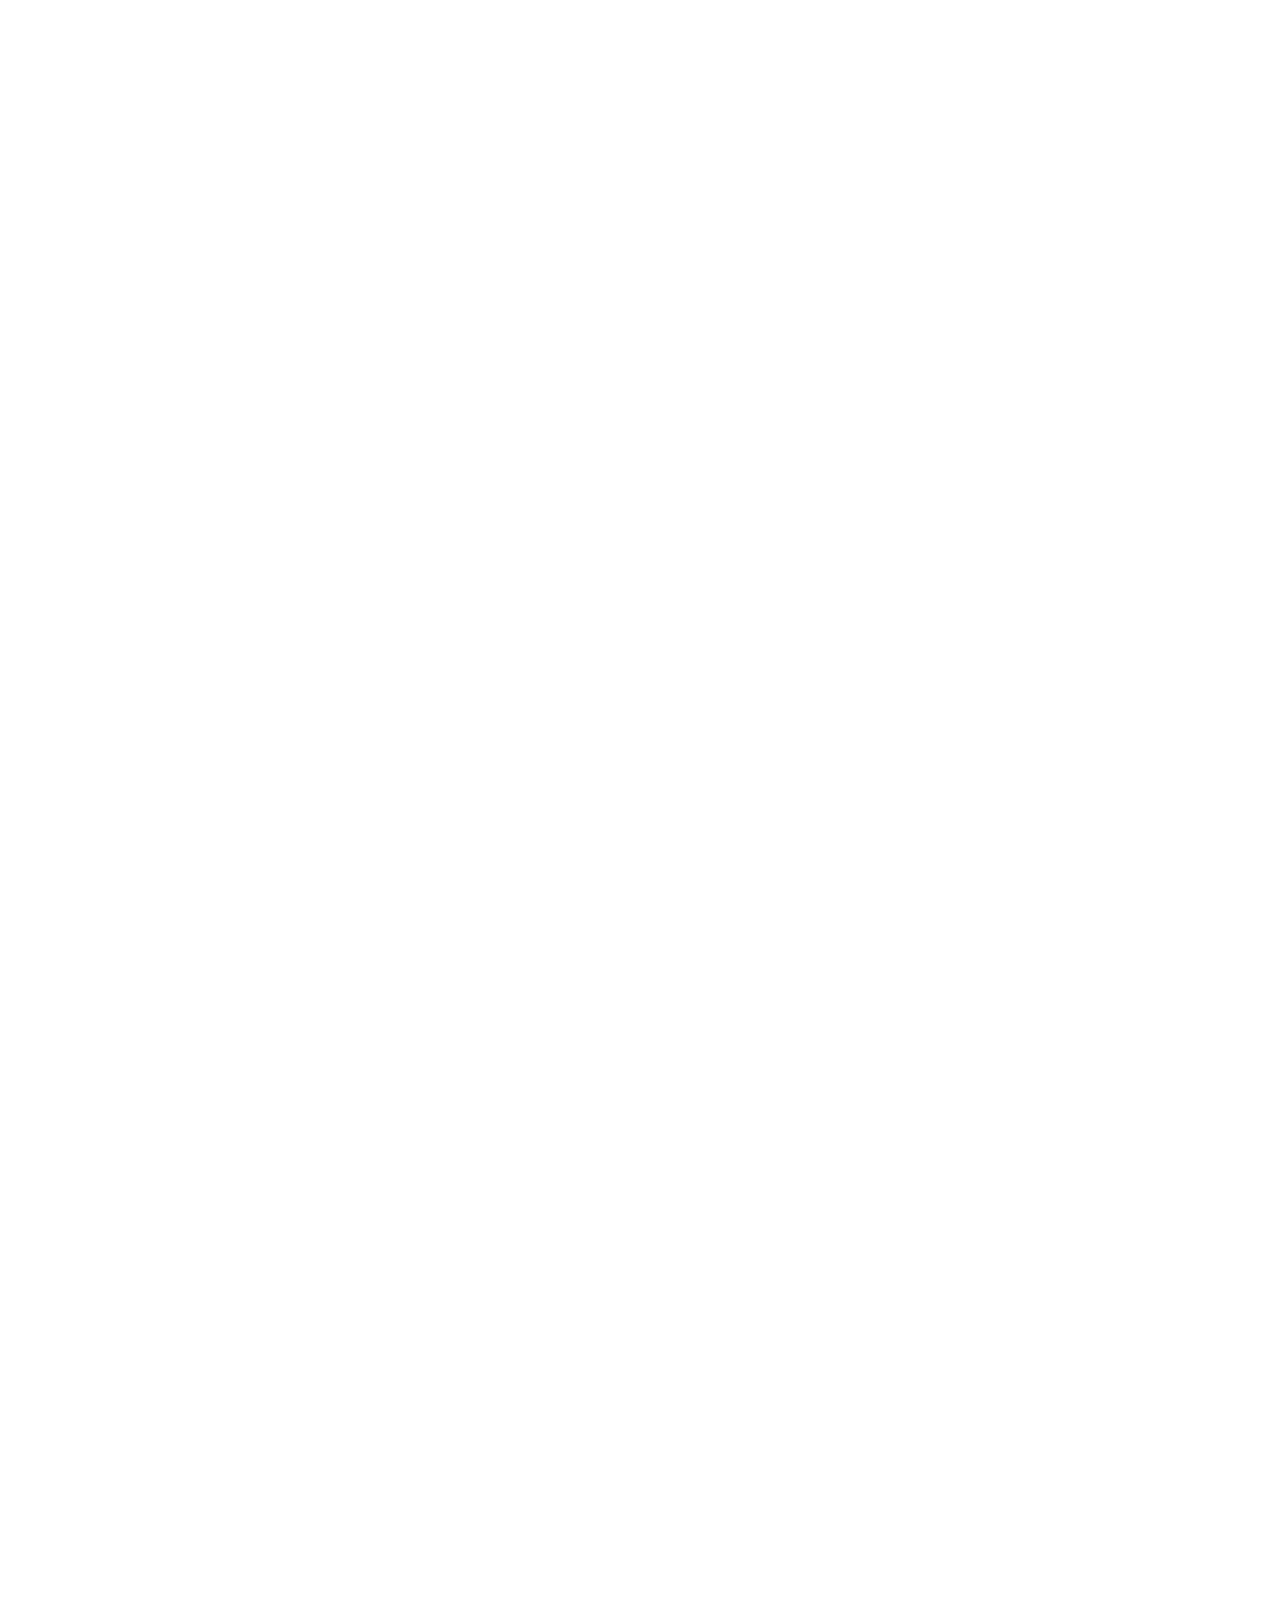
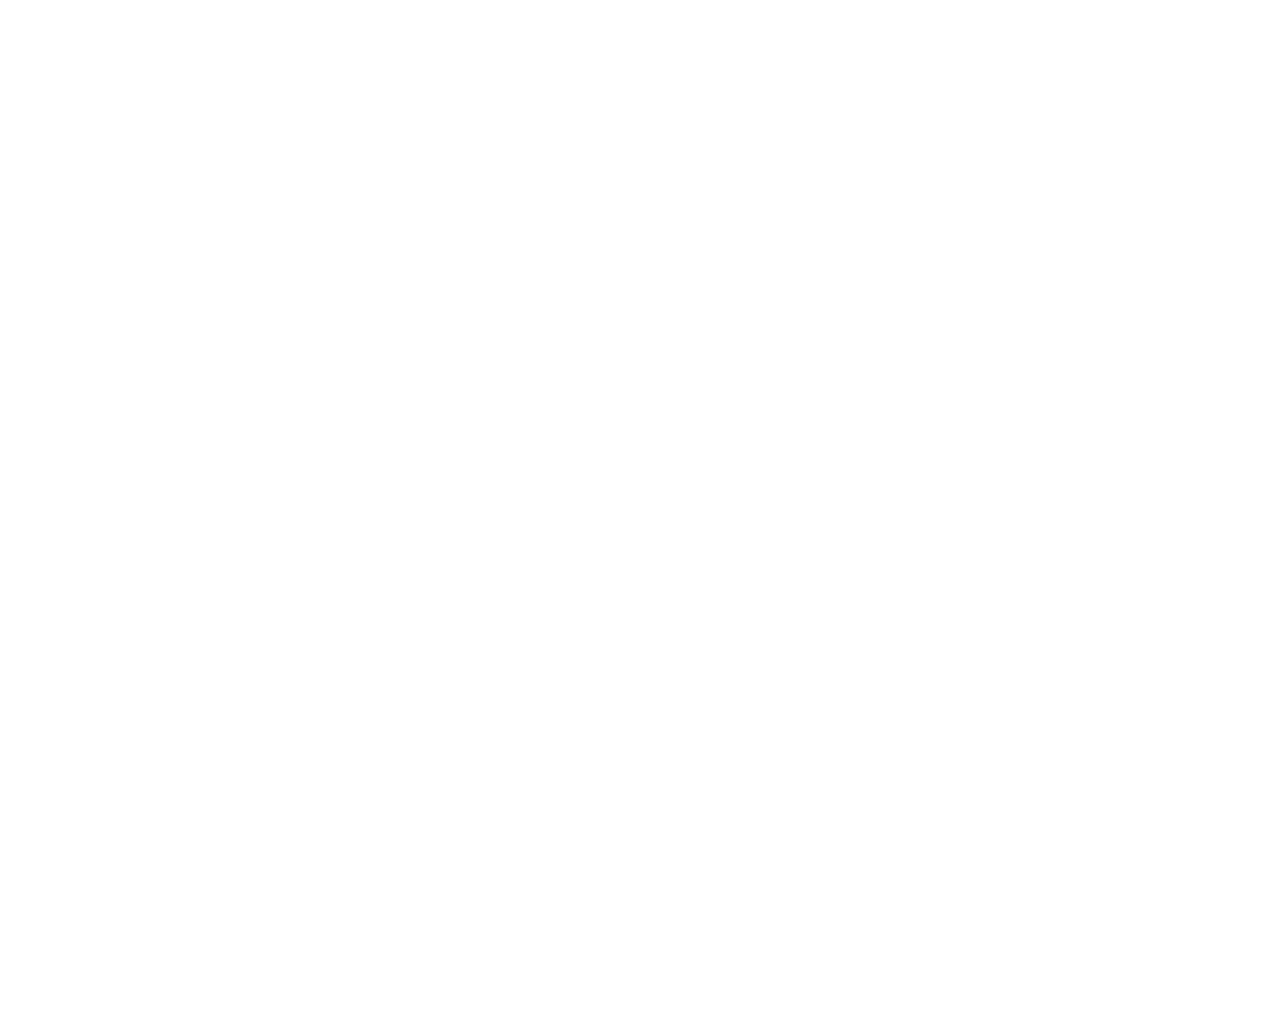
==== commit 882730fb: "carousal" ====
--- a/index.html
+++ b/index.html
@@ -77,7 +77,7 @@
      <div class="container-fluid p-0 mb-5">
         <div class="owl-carousel header-carousel position-relative">
             <div class="owl-carousel-item position-relative">
-                <img class="img-fluid" src="img/33.jpg" alt="">
+                <img class="img-fluid" src="img/33New.jpg" alt="">
                  <div class="position-absolute bottom-0 start-0 w-100 h-100 d-flex flex-column-reverse">
                     <div class="container">
                         <div class="row justify-content-start">
@@ -116,7 +116,7 @@
                         <div class="row justify-content-start">
                             <div class="col-sm-10 col-lg-8">
                                 <h5 class="text-primary text-uppercase mb-3 animated slideInDown">रजि. नं.: बी.ओ.एम./हौसिंग/५६९७/१९७९</h5>
-                                <h1 class="display-3 text-primary animated slideInDown">विशाल सह्याद्री को-ऑपरेटिव्ह हौसिंग सोसायटी लि.</h1>
+                                <h1 class="display-3 text-primary animated slideInDown">विशाल सह्याद्रि को-ऑपरेटिव्ह हौसिंग सोसायटी लि.</h1>
                                 <p class="fs-5 text-primary mb-4 pb-2">संस्थेची वसाहत सह्याद्रि नगरच्या उदघाटन प्रसंगी भारताचे तत्कालीन उपपंतप्रधान मा. ना. श्री यशवंतरावजी चव्हाणसाहेब,
 महाराष्ट्राचे मुख्यमंत्री मा.ना.श्री. शरदचंद्रजी पवार, मा.ना.श्री. प्रतापराव भोसले, कामगार नेते संस्थेचे संस्थापक अध्यक्ष मा. श्री. बाबुराव जाधव, श्री. अनंतराव कडवं,श्री. गणपतराव जाधव व इतर मान्यवर (४ नोव्हेंबर १९७९) 
 </p>
@@ -468,7 +468,7 @@
 		    <div class="col-lg-3 col-md-6 wow fadeInUp" data-wow-delay="0.7s">
                     <div class="team-item bg-light">
                         <div class="overflow-hidden">
-                            <img class="img-fluid" src="img/22.jpeg" alt="">
+                            <img class="img-fluid" src="img/22New.jpg" alt="">
                         </div>                
                         <div class="text-center p-4">
                             <h5 class="mb-0">ॲड. किरण चं. निकम</h5>
@@ -529,8 +529,8 @@
                             <a class="position-relative d-block overflow-hidden" href="upakram.html" class="nav-item nav-link active">
                                 <img class="img-fluid" src="img/7 abhyasika/WhatsApp Image 2023-04-07 at 12.36.34 PM (2).jpeg" alt="">
                                 <div class="bg-white text-center position-absolute bottom-0 end-0 py-2 px-3" style="margin: 1px;">
-                                    <h5 class="m-0">४० वर्षाच्या इतिहासात प्रथमच सभासदांच्या मुलांसाठी अभ्यासिका सुरु करण्यात अली</h5>
-                                    <small class="text-primary">उपक्रम 1</small>
+                                    <h5 class="m-0">४० वर्षाच्या इतिहासात प्रथमच सभासदांच्या मुलांसाठी अभ्यासिका सुरु करण्यात आली</h5>
+                                   <!-- <small class="text-primary">उपक्रम 1</small> -->
                                 </div>
                             </a>
                         </div>
@@ -539,7 +539,7 @@
                                 <img class="img-fluid" src="img/6 Share Certificate Vatap/2.jpeg" alt="">
                                 <div class="bg-white text-center position-absolute bottom-0 end-0 py-2 px-3" style="margin: 1px;">
                                     <h5 class="m-0">भाग प्रमाणपत्र वाटप सोहळा</h5>
-                                    <small class="text-primary">उपक्रम 2</small>
+                                  <!--  <small class="text-primary">उपक्रम 2</small> -->
                                 </div>
                             </a>
                         </div>
@@ -548,7 +548,7 @@
                                 <img class="img-fluid" src="img/3 RAHIVASHANA FHAL BHAI UPLABDHA KARUN DILI/WhatsApp Image 2023-04-07 at 11.28.55 AM.jpeg" alt=""> 
                                 <div class="bg-white text-center position-absolute bottom-0 end-0 py-2 px-3" style="margin: 1px;">
                                     <h5 class="m-0">कोव्हिड-१९ काळात स्वस्त भाजीपुरवठा (शेतकरी ते ग्राहक) पुरविण्यात आला</h5>
-                                    <small class="text-primary">उपक्रम 3</small>
+                                <!--    <small class="text-primary">उपक्रम 3</small>  -->
                                 </div>
                             </a>
                         </div>
@@ -559,7 +559,7 @@
                         <img class="img-fluid position-absolute w-100 h-100" src="img/5 Rangrangoti/WhatsApp Image 2023-04-07 at 11.28.26 AM.jpeg" alt="" style="object-fit: cover;">
                         <div class="bg-white text-center position-absolute bottom-0 end-0 py-2 px-3" style="margin:  1px;">
                             <h5 class="m-0">सुशोभिकरण</h5>
-                            <small class="text-primary">उपक्रम 4</small>
+                         <!--   <small class="text-primary">उपक्रम 4</small>  -->
                         </div>
                     </a>
                 </div>
--- a/css/style.css
+++ b/css/style.css
@@ -195,7 +195,7 @@
     background: transparent;
     border: 1px solid #FFFFFF;
     font-size: 22px;
-    transition: .5s;
+    transition: .10s;
 }
 
 .header-carousel .owl-nav .owl-prev:hover,
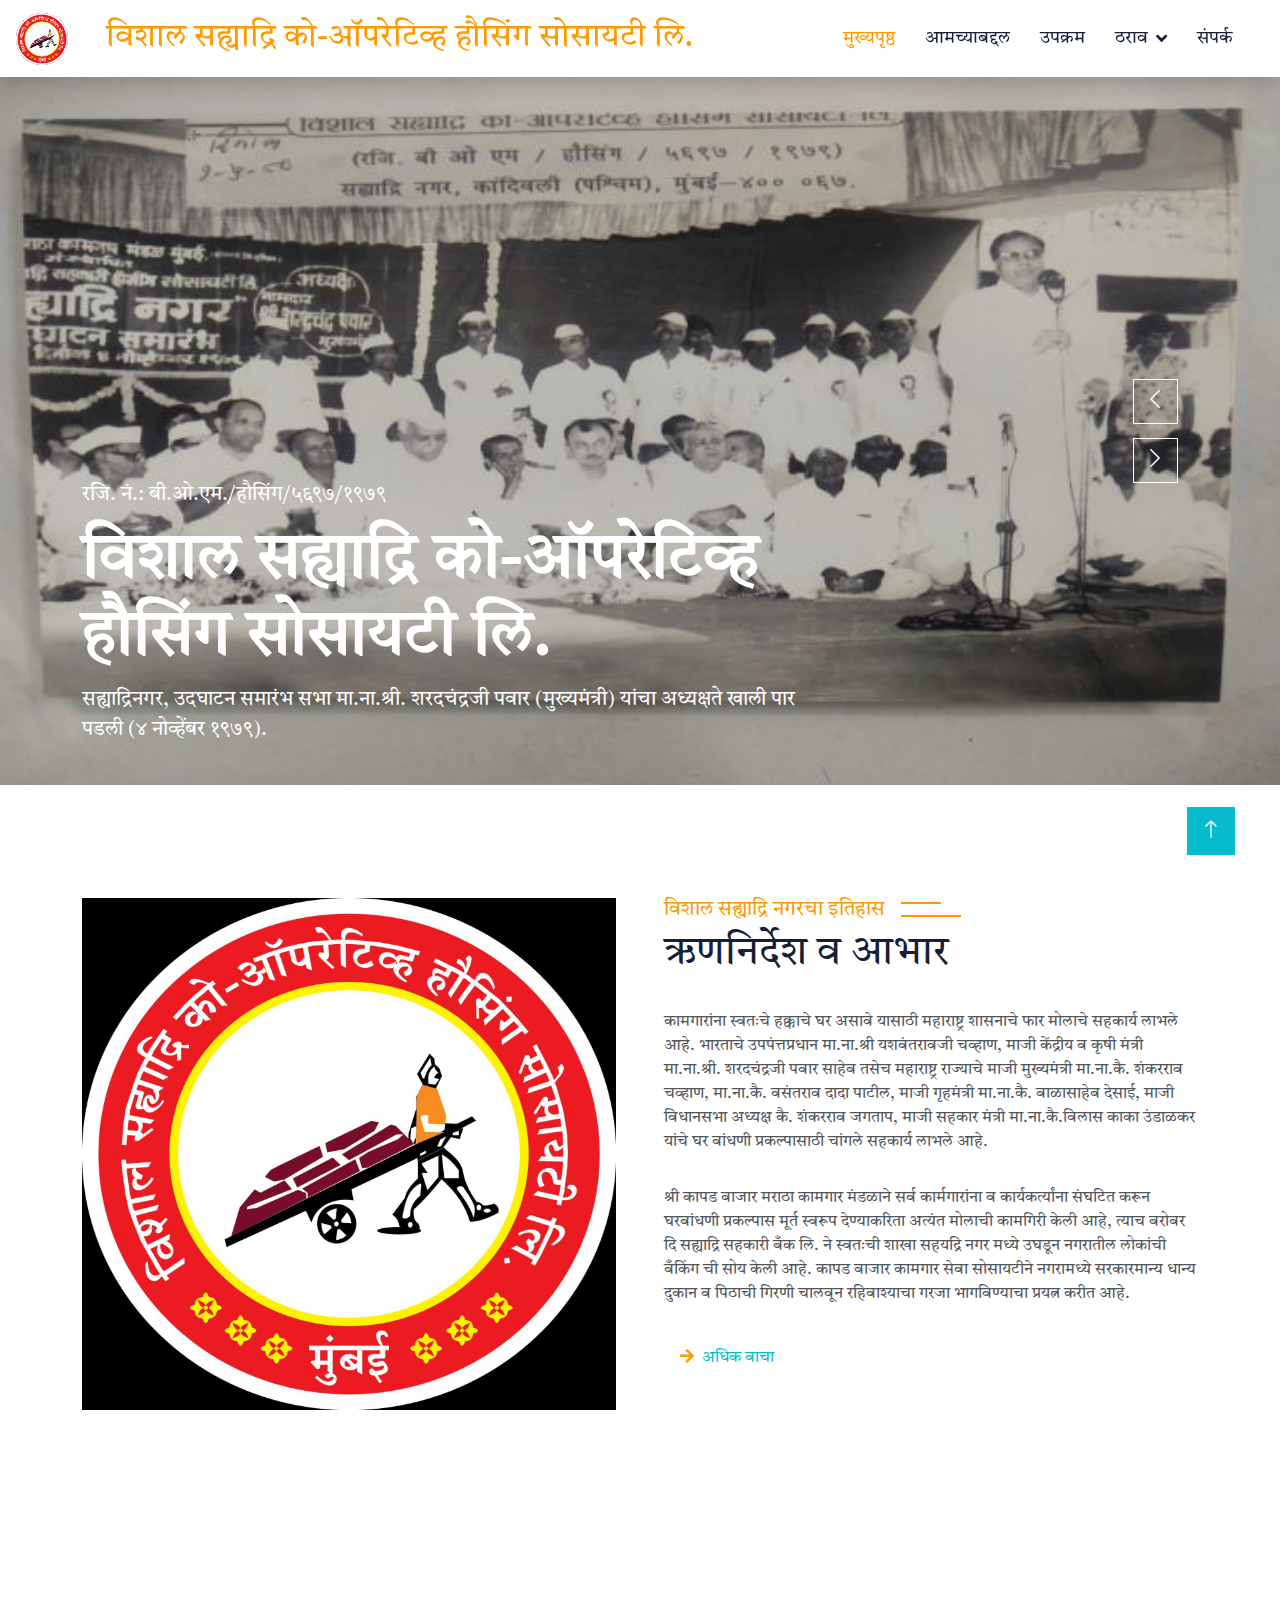
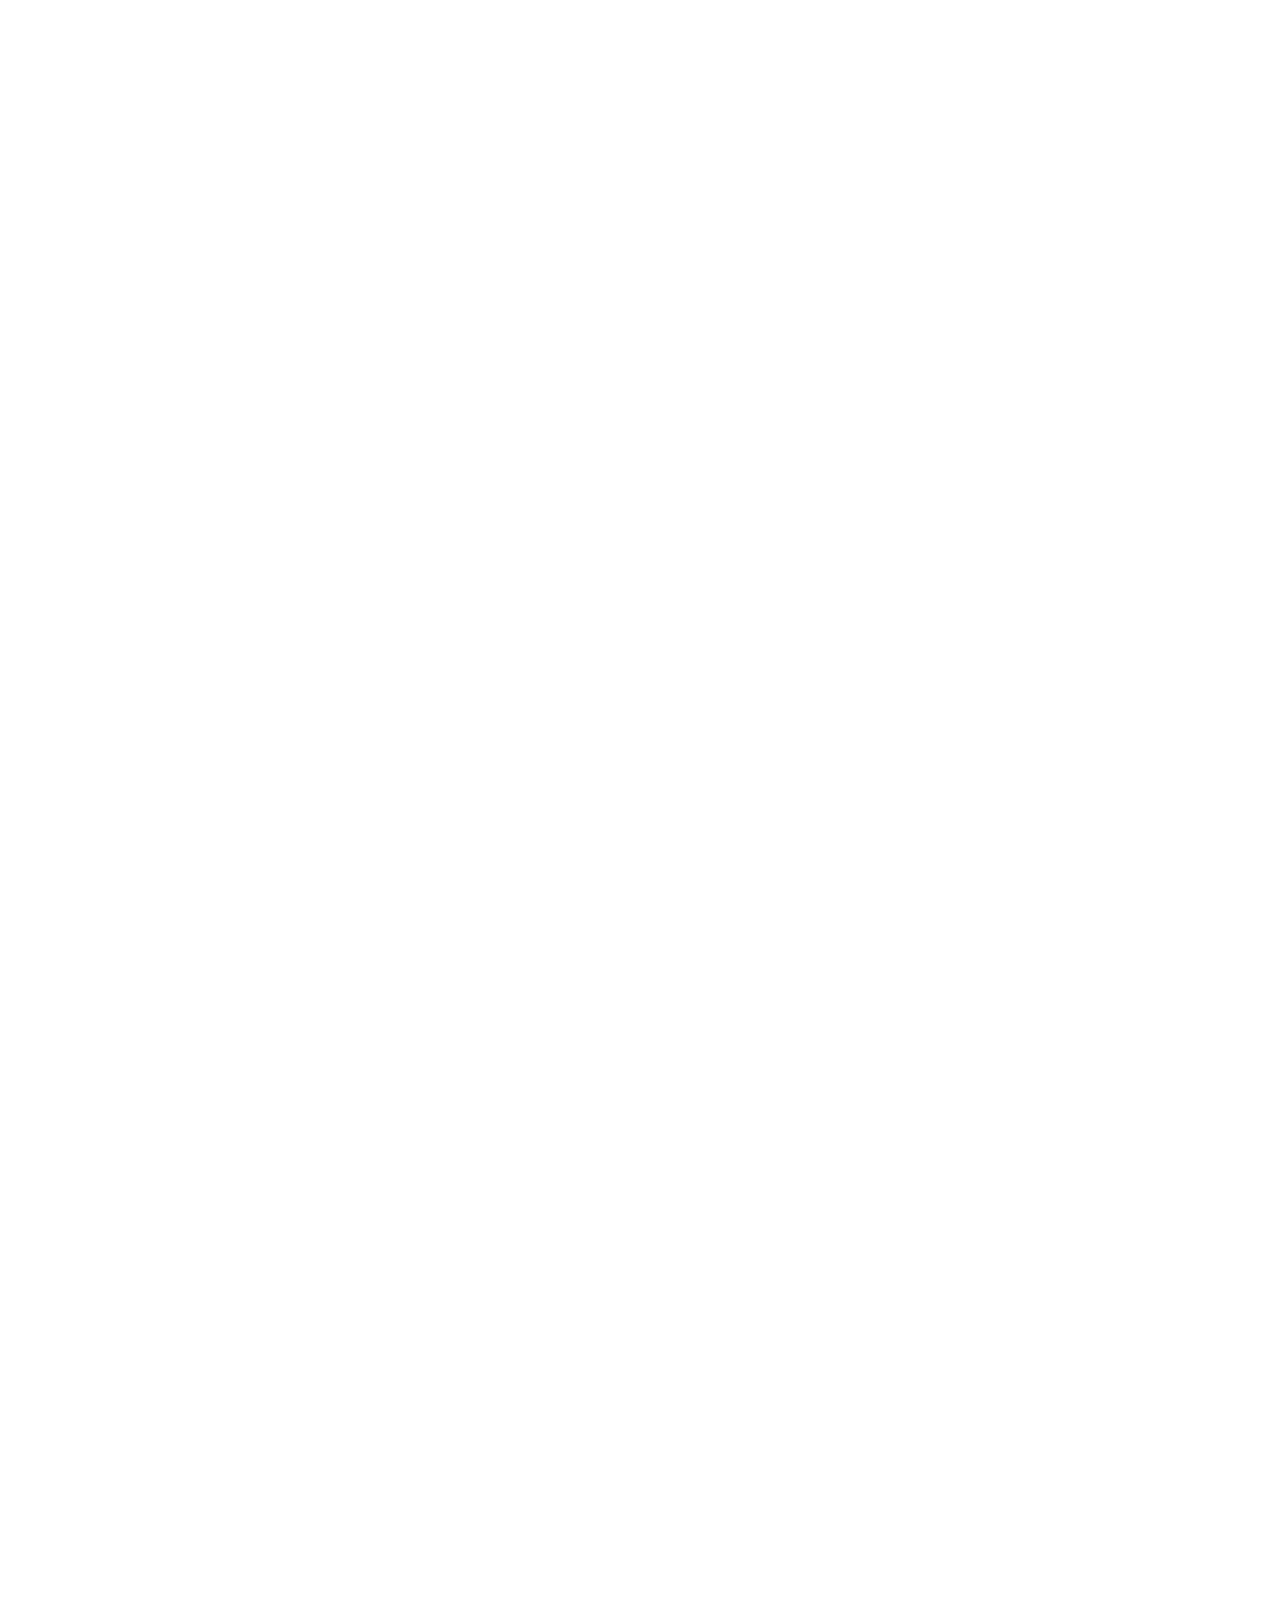
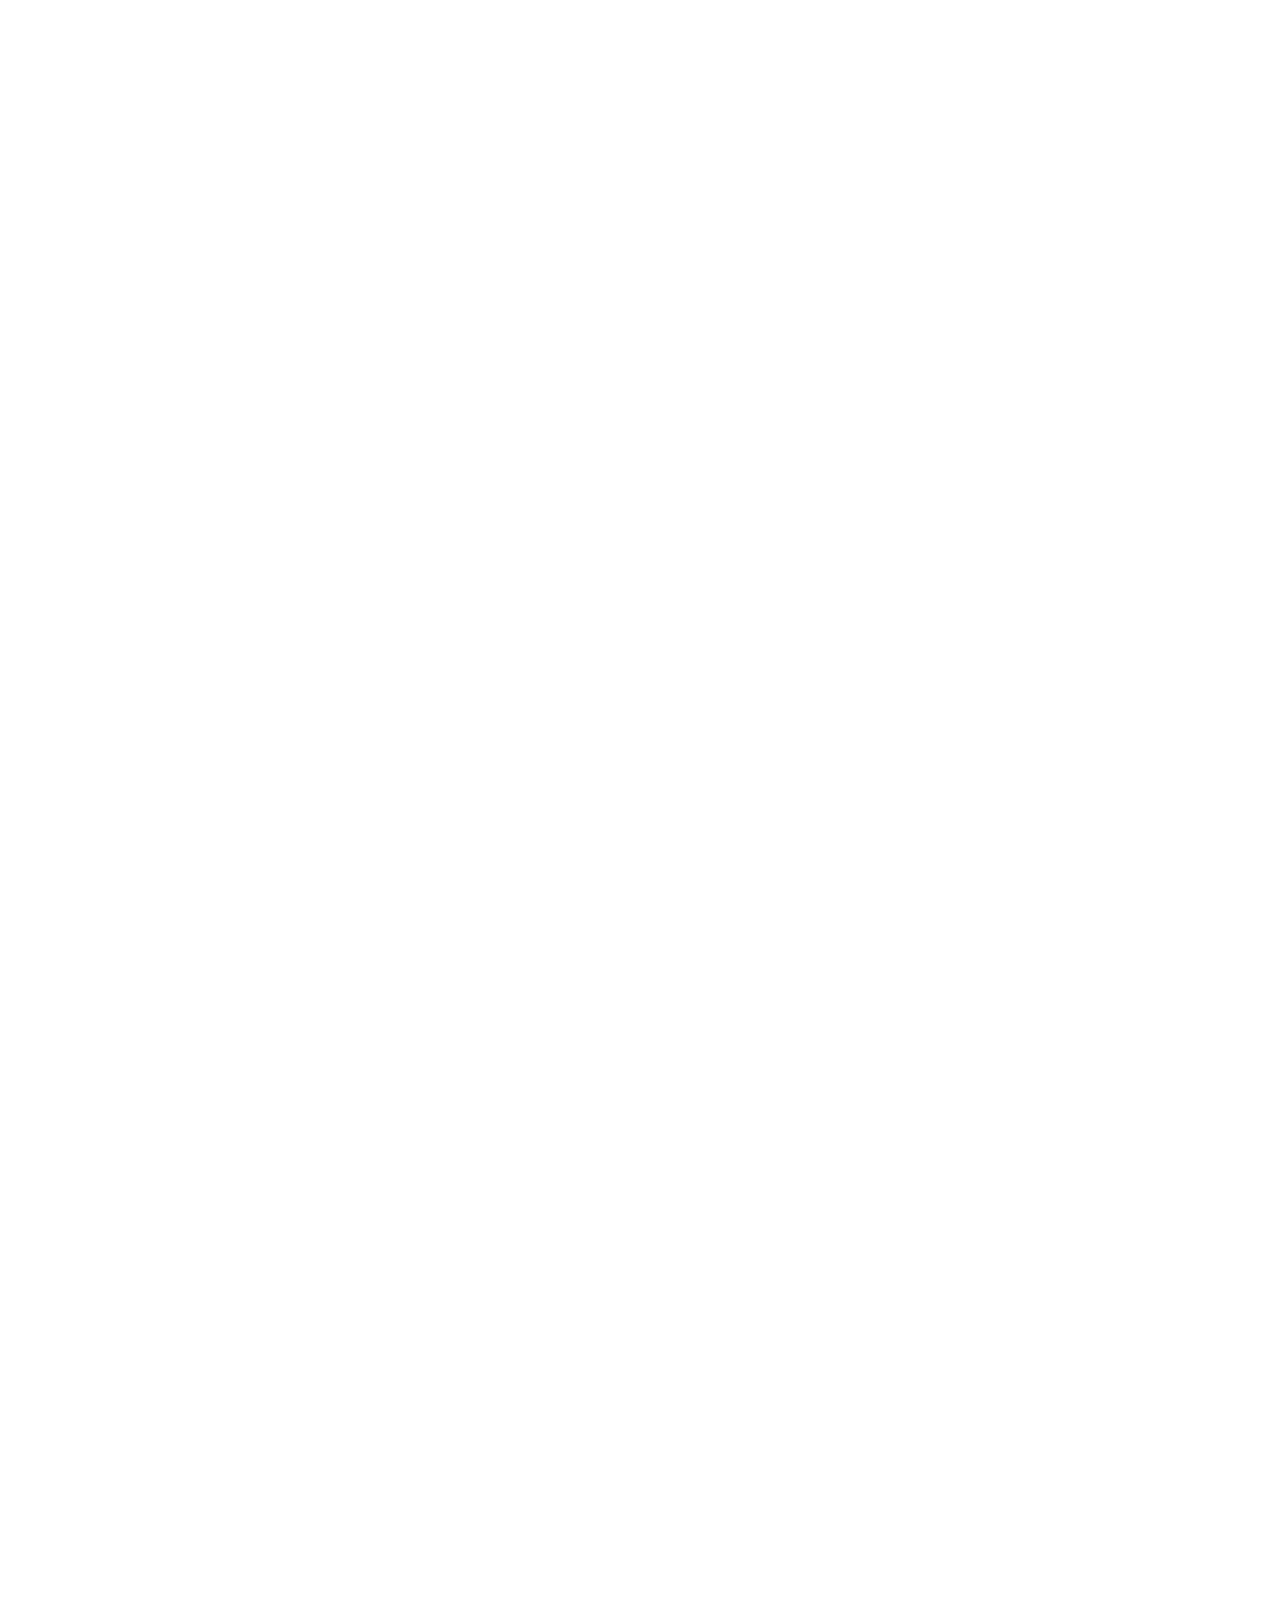
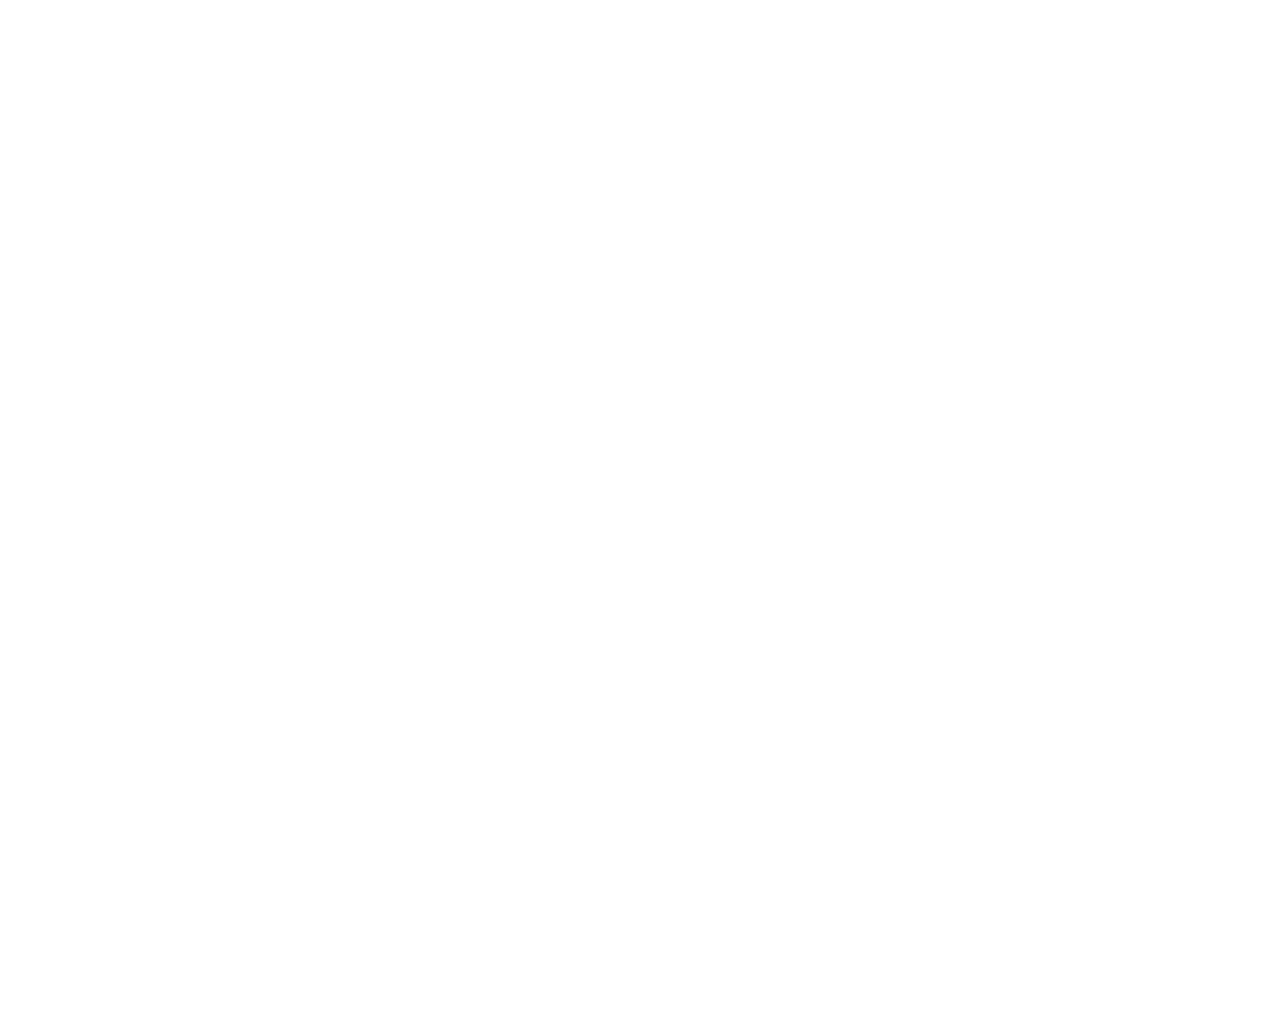
==== commit 6a6fa63a: "imagesjadugar" ====
--- a/index.html
+++ b/index.html
@@ -230,7 +230,7 @@
                 <div class="col-lg-3 col-md-6 wow fadeInUp" data-wow-delay="0.1s">
                     <div class="team-item bg-light">
                         <div class="overflow-hidden">
-                            <img class="img-fluid" src="img/1.JPG" alt="">
+                            <img class="img-fluid" src="img/1.jpg" alt="">
                         </div>
                       <!--  <div class="position-relative d-flex justify-content-center" style="margin-top: -23px;">
                             <div class="bg-light d-flex justify-content-center pt-2 px-1">
